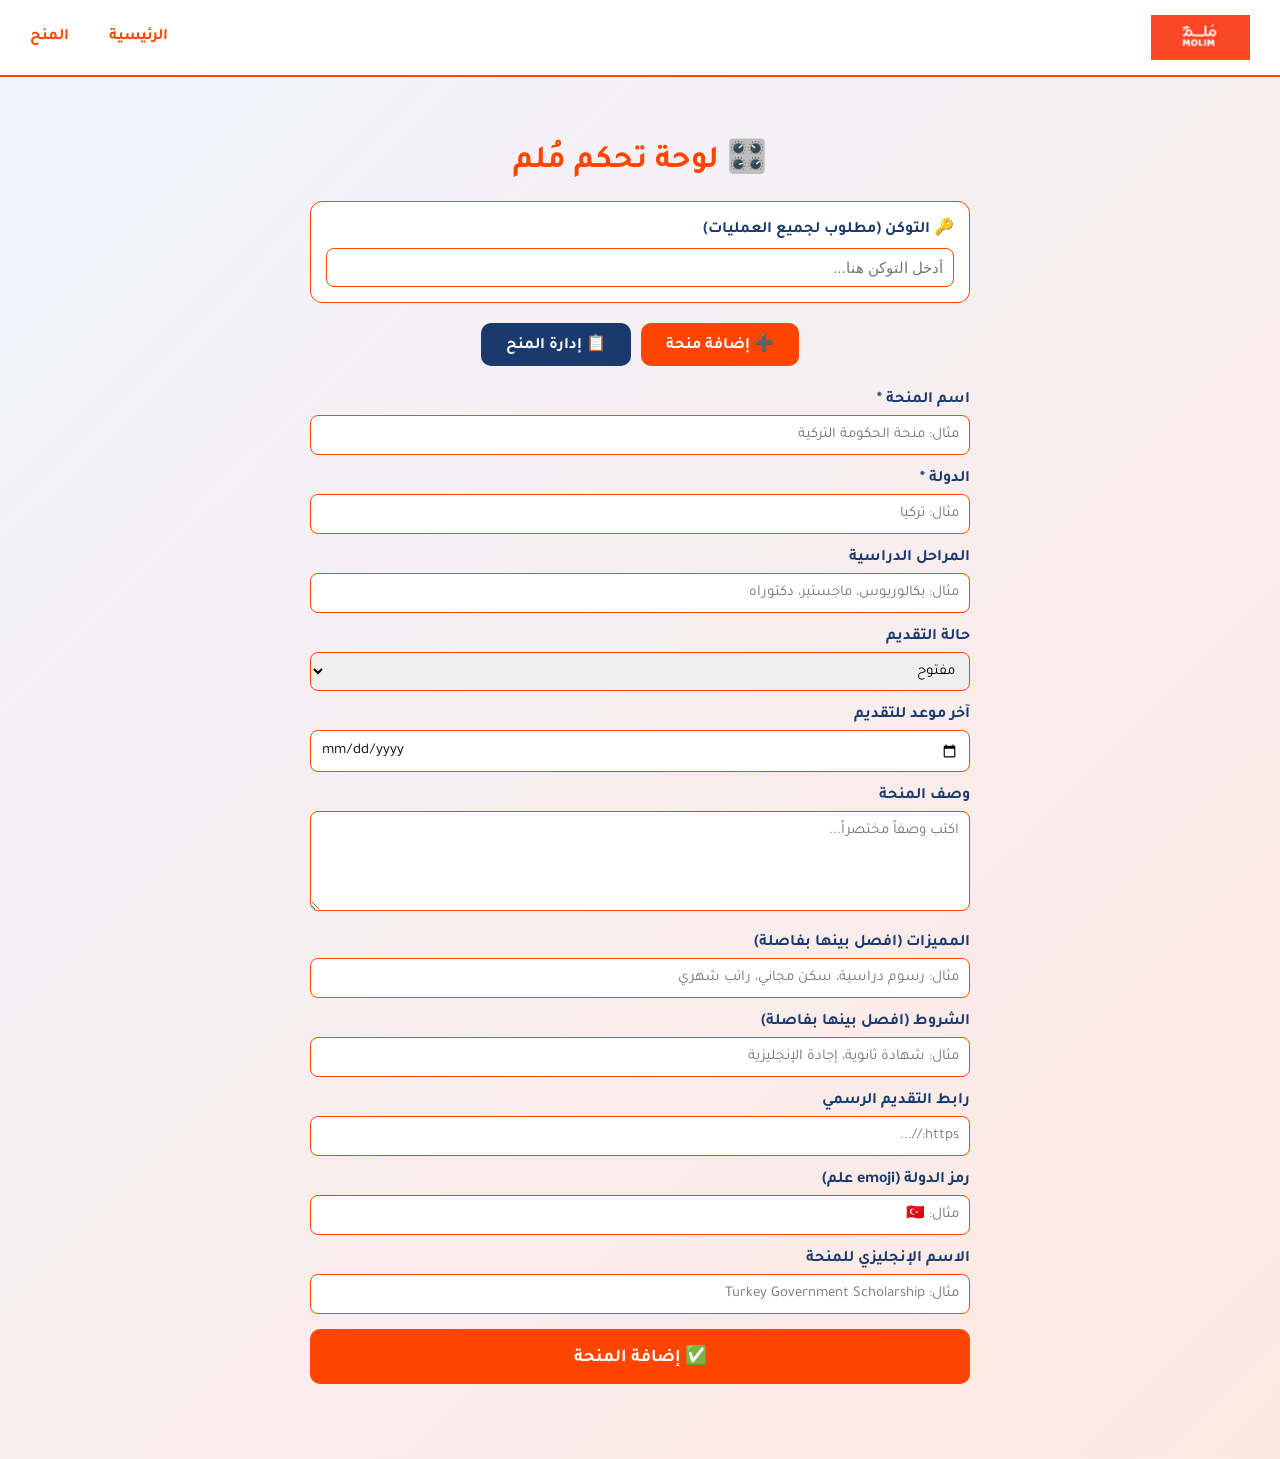
==== admin.html @ fb42d40f "update Arab" ====
<!DOCTYPE html>
<html lang="ar" dir="rtl">
<head>
  <meta charset="UTF-8"/>
  <title>لوحة تحكم مُلم</title>
  <link rel="stylesheet" href="static/css/style.css"/>
  <style>
    .admin-container { max-width: 700px; margin: 40px auto; padding: 20px; }
    .admin-container h1 { color: #ff4500; text-align: center; margin-bottom: 20px; }
    .form-group { margin-bottom: 15px; }
    .form-group label { display: block; font-weight: 700; color: #1a3a6e; margin-bottom: 5px; }
    .form-group input, .form-group select, .form-group textarea {
      width: 100%; padding: 10px; border-radius: 8px;
      border: 1px solid #ff4500; font-family: 'Tajawal', sans-serif;
      font-size: 15px; box-sizing: border-box;
    }
    .form-group textarea { height: 100px; }
    .btn-submit {
      width: 100%; padding: 15px; background: #ff4500; color: white;
      border: none; border-radius: 10px; font-size: 18px;
      font-weight: 700; cursor: pointer; font-family: 'Tajawal', sans-serif;
    }
    .btn-submit:hover { background: #cc3300; }
    #msg { text-align: center; margin-top: 15px; font-weight: 700; font-size: 16px; }
    .tabs { display: flex; gap: 10px; margin-bottom: 25px; justify-content: center; }
    .tab-btn {
      padding: 10px 25px; border-radius: 10px; border: none; cursor: pointer;
      font-family: 'Tajawal', sans-serif; font-size: 16px; font-weight: 700;
    }
    .tab-btn.active { background: #ff4500; color: white; }
    .tab-btn.inactive { background: #1a3a6e; color: white; }
    .scholarship-item {
      background: white; border-radius: 12px; padding: 15px 20px;
      margin-bottom: 12px; border: 1px solid #e0e0e0;
      box-shadow: 0 2px 8px rgba(0,0,0,0.08);
      display: flex; justify-content: space-between; align-items: center;
    }
    .scholarship-item h3 { color: #ff4500; margin: 0; font-size: 16px; }
    .scholarship-item p { color: #1a3a6e; margin: 4px 0 0; font-size: 13px; }
    .item-btns { display: flex; gap: 8px; }
    .btn-edit {
      padding: 7px 15px; background: #1a3a6e; color: white;
      border: none; border-radius: 8px; cursor: pointer;
      font-family: 'Tajawal', sans-serif; font-weight: 700;
    }
    .btn-delete {
      padding: 7px 15px; background: #cc0000; color: white;
      border: none; border-radius: 8px; cursor: pointer;
      font-family: 'Tajawal', sans-serif; font-weight: 700;
    }
    .token-bar {
      background: white; border-radius: 12px; padding: 15px;
      margin-bottom: 20px; border: 1px solid #ff4500;
    }
    .modal-overlay {
      display: none; position: fixed; top: 0; left: 0;
      width: 100%; height: 100%; background: rgba(0,0,0,0.5);
      z-index: 1000; justify-content: center; align-items: flex-start;
      padding: 20px; box-sizing: border-box; overflow-y: auto;
    }
    .modal-overlay.open { display: flex; }
    .modal-box {
      background: white; border-radius: 16px; padding: 30px;
      width: 100%; max-width: 650px; margin: auto;
      box-shadow: 0 10px 40px rgba(0,0,0,0.3);
      position: relative;
    }
    .modal-box h2 { color: #ff4500; text-align: center; margin-bottom: 20px; }
    .modal-close {
      position: absolute; top: 15px; left: 15px;
      background: none; border: none; font-size: 24px;
      cursor: pointer; color: #666; line-height: 1;
    }
    .modal-close:hover { color: #cc0000; }
    .btn-save {
      width: 100%; padding: 15px; background: #1a3a6e; color: white;
      border: none; border-radius: 10px; font-size: 18px;
      font-weight: 700; cursor: pointer; font-family: 'Tajawal', sans-serif;
      margin-top: 5px;
    }
    .btn-save:hover { background: #0f2550; }
    #edit-msg { text-align: center; margin-top: 12px; font-weight: 700; font-size: 15px; }
  </style>
</head>
<body>
<header>
  <div class="logo"><img src="static/logo.png" alt="مُلم" class="logo-img"/></div>
  <nav>
    <a href="index.html">الرئيسية</a>
    <a href="scholarships.html">المنح</a>
  </nav>
</header>

<div class="admin-container">
  <h1>🎛️ لوحة تحكم مُلم</h1>

  <div class="token-bar">
    <label style="font-weight:700; color:#1a3a6e;">🔑 التوكن (مطلوب لجميع العمليات)</label>
    <input type="password" id="tokenInput" placeholder="أدخل التوكن هنا..." style="width:100%; padding:10px; border-radius:8px; border:1px solid #ff4500; font-size:15px; margin-top:8px; box-sizing:border-box;"/>
  </div>

  <div class="tabs">
    <button class="tab-btn active" onclick="showTab('add')">➕ إضافة منحة</button>
    <button class="tab-btn inactive" onclick="showTab('manage')">📋 إدارة المنح</button>
  </div>

  <div id="section-add">
    <div class="form-group">
      <label>اسم المنحة *</label>
      <input type="text" id="title" placeholder="مثال: منحة الحكومة التركية"/>
    </div>
    <div class="form-group">
      <label>الدولة *</label>
      <input type="text" id="country" placeholder="مثال: تركيا"/>
    </div>
    <div class="form-group">
      <label>المراحل الدراسية</label>
      <input type="text" id="degree" placeholder="مثال: بكالوريوس، ماجستير، دكتوراه"/>
    </div>
    <div class="form-group">
      <label>حالة التقديم</label>
      <select id="status">
        <option value="open">مفتوح</option>
        <option value="closed">مغلق</option>
      </select>
    </div>
    <div class="form-group">
      <label>آخر موعد للتقديم</label>
      <input type="date" id="deadline"/>
    </div>
    <div class="form-group">
      <label>وصف المنحة</label>
      <textarea id="desc" placeholder="اكتب وصفاً مختصراً..."></textarea>
    </div>
    <div class="form-group">
      <label>المميزات (افصل بينها بفاصلة)</label>
      <input type="text" id="benefits" placeholder="مثال: رسوم دراسية، سكن مجاني، راتب شهري"/>
    </div>
    <div class="form-group">
      <label>الشروط (افصل بينها بفاصلة)</label>
      <input type="text" id="requirements" placeholder="مثال: شهادة ثانوية، إجادة الإنجليزية"/>
    </div>
    <div class="form-group">
      <label>رابط التقديم الرسمي</label>
      <input type="url" id="link" placeholder="https://..."/>
    </div>
    <div class="form-group">
      <label>رمز الدولة (emoji علم)</label>
      <input type="text" id="flag" placeholder="مثال: 🇹🇷"/>
    </div>
    <div class="form-group">
      <label>الاسم الإنجليزي للمنحة</label>
      <input type="text" id="enTitle" placeholder="مثال: Turkey Government Scholarship"/>
    </div>
    <button class="btn-submit" onclick="addScholarship()">✅ إضافة المنحة</button>
    <p id="msg"></p>
  </div>

  <div id="section-manage" style="display:none;">
    <button class="btn-submit" onclick="loadScholarships()" style="margin-bottom:15px;">🔄 تحميل المنح</button>
    <div id="scholarships-list"></div>
    <p id="msg2"></p>
  </div>
</div>

<div class="modal-overlay" id="editModal">
  <div class="modal-box">
    <button class="modal-close" onclick="closeEditModal()">✕</button>
    <h2>✏️ تعديل المنحة</h2>
    <div class="form-group">
      <label>اسم المنحة *</label>
      <input type="text" id="e_title" placeholder="اسم المنحة"/>
    </div>
    <div class="form-group">
      <label>الدولة *</label>
      <input type="text" id="e_country" placeholder="الدولة"/>
    </div>
    <div class="form-group">
      <label>المراحل الدراسية</label>
      <input type="text" id="e_degree" placeholder="مثال: بكالوريوس، ماجستير"/>
    </div>
    <div class="form-group">
      <label>حالة التقديم</label>
      <select id="e_status">
        <option value="open">مفتوح</option>
        <option value="closed">مغلق</option>
      </select>
    </div>
    <div class="form-group">
      <label>آخر موعد للتقديم</label>
      <input type="date" id="e_deadline"/>
    </div>
    <div class="form-group">
      <label>وصف المنحة</label>
      <textarea id="e_desc" placeholder="وصف المنحة..."></textarea>
    </div>
    <div class="form-group">
      <label>المميزات (افصل بينها بفاصلة)</label>
      <input type="text" id="e_benefits" placeholder="مثال: رسوم دراسية، سكن مجاني"/>
    </div>
    <div class="form-group">
      <label>الشروط (افصل بينها بفاصلة)</label>
      <input type="text" id="e_requirements" placeholder="مثال: شهادة ثانوية"/>
    </div>
    <div class="form-group">
      <label>رابط التقديم الرسمي</label>
      <input type="url" id="e_link" placeholder="https://..."/>
    </div>
    <div class="form-group">
      <label>رمز الدولة (emoji علم)</label>
      <input type="text" id="e_flag" placeholder="مثال: 🇹🇷"/>
    </div>
    <div class="form-group">
      <label>الاسم الإنجليزي للمنحة</label>
      <input type="text" id="e_enTitle" placeholder="مثال: Turkey Government Scholarship"/>
    </div>
    <button class="btn-save" onclick="saveEdit()">💾 حفظ التعديلات</button>
    <p id="edit-msg"></p>
  </div>
</div>

<script>
const OWNER = 'amr2006amr';
const REPO  = 'molim-website';
const FILE  = 'data/scholarships.json';

let editingIndex = -1;

function getToken() {
  return document.getElementById('tokenInput').value;
}

// الإصلاح الرئيسي — يدعم العربية بشكل صحيح
function toBase64(str) {
  return btoa(unescape(encodeURIComponent(str)));
}

// قراءة الملف من GitHub مع دعم العربية
function decodeContent(content) {
  const bytes = Uint8Array.from(atob(content), c => c.charCodeAt(0));
  return JSON.parse(new TextDecoder('utf-8').decode(bytes));
}

function showTab(tab) {
  document.getElementById('section-add').style.display = tab === 'add' ? 'block' : 'none';
  document.getElementById('section-manage').style.display = tab === 'manage' ? 'block' : 'none';
  document.querySelectorAll('.tab-btn').forEach((b, i) => {
    b.className = 'tab-btn ' + ((tab === 'add' && i === 0) || (tab === 'manage' && i === 1) ? 'active' : 'inactive');
  });
}

async function getFile() {
  const res = await fetch(`https://api.github.com/repos/${OWNER}/${REPO}/contents/${FILE}`, {
    headers: { Authorization: `token ${getToken()}` }
  });
  return await res.json();
}

async function saveFile(data, scholarships, message) {
  await fetch(`https://api.github.com/repos/${OWNER}/${REPO}/contents/${FILE}`, {
    method: 'PUT',
    headers: { Authorization: `token ${getToken()}`, 'Content-Type': 'application/json' },
    body: JSON.stringify({
      message,
      content: toBase64(JSON.stringify(scholarships, null, 2)),
      sha: data.sha
    })
  });
}

async function addScholarship() {
  const msg = document.getElementById('msg');
  msg.style.color = '#1a3a6e';
  msg.textContent = '⏳ جاري الإضافة...';

  const newEntry = {
    id: document.getElementById('title').value.trim().toLowerCase().replace(/\s+/g, '-').replace(/[^\w-]/g, ''),
    name: document.getElementById('title').value.trim(),
    name_en: document.getElementById('enTitle').value.trim(),
    country: document.getElementById('country').value.trim(),
    flag: document.getElementById('flag').value.trim(),
    degree: document.getElementById('degree').value.trim(),
    description: document.getElementById('desc').value.trim(),
    benefits: document.getElementById('benefits').value.split(',').map(s => s.trim()).filter(Boolean),
    requirements: document.getElementById('requirements').value.split(',').map(s => s.trim()).filter(Boolean),
    deadline: document.getElementById('deadline').value,
    link: document.getElementById('link').value.trim(),
    open: document.getElementById('status').value === 'open',
  };

  if (!newEntry.name || !newEntry.country) {
    msg.style.color = 'red';
    msg.textContent = '❌ اسم المنحة والدولة مطلوبان!';
    return;
  }

  try {
    const data = await getFile();
    const current = decodeContent(data.content);
    current.push(newEntry);
    await saveFile(data, current, `إضافة منحة: ${newEntry.name}`);
    msg.style.color = 'green';
    msg.textContent = '✅ تمت إضافة المنحة بنجاح! ستظهر خلال دقائق.';
  } catch(e) {
    msg.style.color = 'red';
    msg.textContent = '❌ حدث خطأ: ' + e.message;
  }
}

async function loadScholarships() {
  const list = document.getElementById('scholarships-list');
  list.innerHTML = '⏳ جاري التحميل...';
  try {
    const data = await getFile();
    const scholarships = decodeContent(data.content);
    list.innerHTML = '';
    scholarships.forEach((s, index) => {
      const flagHtml = s.flag && s.flag.startsWith('http')
        ? `<img src="${s.flag}" style="width:25px; vertical-align:middle; margin-left:5px; border-radius:3px;"/>`
        : (s.flag || '');
      list.innerHTML += `
        <div class="scholarship-item">
          <div>
            <h3>${flagHtml} ${s.name || s.title || ''}</h3>
            <p>${s.country || ''} — ${s.degree || s.degrees || ''}</p>
          </div>
          <div class="item-btns">
            <button class="btn-edit" onclick="openEditModal(${index})">✏️ تعديل</button>
            <button class="btn-delete" onclick="deleteScholarship(${index})">🗑️ حذف</button>
          </div>
        </div>`;
    });
  } catch(e) {
    list.innerHTML = '❌ خطأ في التحميل — تأكد من التوكن';
  }
}

async function deleteScholarship(index) {
  if (!confirm('هل أنت متأكد من حذف هذه المنحة؟')) return;
  try {
    const data = await getFile();
    const scholarships = decodeContent(data.content);
    const title = scholarships[index].name || scholarships[index].title;
    scholarships.splice(index, 1);
    await saveFile(data, scholarships, `حذف منحة: ${title}`);
    alert('✅ تم الحذف بنجاح!');
    loadScholarships();
  } catch(e) {
    alert('❌ حدث خطأ: ' + e.message);
  }
}

async function openEditModal(index) {
  editingIndex = index;
  document.getElementById('edit-msg').textContent = '';

  try {
    const data = await getFile();
    const scholarships = decodeContent(data.content);
    const s = scholarships[index];

    document.getElementById('e_title').value        = s.name || s.title || '';
    document.getElementById('e_country').value      = s.country || '';
    document.getElementById('e_degree').value       = s.degree || s.degrees || '';
    document.getElementById('e_status').value       = (s.open === true || s.status === 'open') ? 'open' : 'closed';
    document.getElementById('e_deadline').value     = s.deadline || '';
    document.getElementById('e_desc').value         = s.description || s.desc || '';
    document.getElementById('e_benefits').value     = Array.isArray(s.benefits) ? s.benefits.join(', ') : (s.benefits || '');
    document.getElementById('e_requirements').value = Array.isArray(s.requirements) ? s.requirements.join(', ') : (s.requirements || '');
    document.getElementById('e_link').value         = s.link || '';
    document.getElementById('e_flag').value         = s.flag || '';
    document.getElementById('e_enTitle').value      = s.name_en || s.enTitle || '';

    document.getElementById('editModal').classList.add('open');
  } catch(e) {
    alert('❌ فشل تحميل بيانات المنحة: ' + e.message);
  }
}

function closeEditModal() {
  document.getElementById('editModal').classList.remove('open');
  editingIndex = -1;
}

async function saveEdit() {
  const msg = document.getElementById('edit-msg');
  msg.style.color = '#1a3a6e';
  msg.textContent = '⏳ جاري الحفظ...';

  const updatedTitle   = document.getElementById('e_title').value.trim();
  const updatedCountry = document.getElementById('e_country').value.trim();

  if (!updatedTitle || !updatedCountry) {
    msg.style.color = 'red';
    msg.textContent = '❌ اسم المنحة والدولة مطلوبان!';
    return;
  }

  try {
    const data = await getFile();
    const scholarships = decodeContent(data.content);
    const old = scholarships[editingIndex];

    scholarships[editingIndex] = {
      ...old,
      name:         updatedTitle,
      name_en:      document.getElementById('e_enTitle').value.trim(),
      country:      updatedCountry,
      flag:         document.getElementById('e_flag').value.trim(),
      degree:       document.getElementById('e_degree').value.trim(),
      description:  document.getElementById('e_desc').value.trim(),
      benefits:     document.getElementById('e_benefits').value.split(',').map(s => s.trim()).filter(Boolean),
      requirements: document.getElementById('e_requirements').value.split(',').map(s => s.trim()).filter(Boolean),
      deadline:     document.getElementById('e_deadline').value,
      link:         document.getElementById('e_link').value.trim(),
      open:         document.getElementById('e_status').value === 'open',
    };

    await saveFile(data, scholarships, `تعديل منحة: ${updatedTitle}`);
    msg.style.color = 'green';
    msg.textContent = '✅ تم حفظ التعديلات بنجاح!';

    setTimeout(() => {
      closeEditModal();
      loadScholarships();
    }, 1500);

  } catch(e) {
    msg.style.color = 'red';
    msg.textContent = '❌ حدث خطأ: ' + e.message;
  }
}

document.getElementById('editModal').addEventListener('click', function(e) {
  if (e.target === this) closeEditModal();
});
</script>
</body>
</html>
---- static/css/style.css ----
@import url('https://fonts.googleapis.com/css2?family=Tajawal:wght@400;700;900&display=swap');

* {
  margin: 0;
  padding: 0;
  box-sizing: border-box;
}

body {
  font-family: 'Tajawal', sans-serif;
  background: linear-gradient(135deg, #f0f4ff, #ffe8e0);
  color: #1a0a2e;
  direction: rtl;
  min-height: 100vh;
}

/* ===== HEADER ===== */
header {
  display: flex;
  justify-content: space-between;
  align-items: center;
  padding: 15px 30px;
  background: #fff;
  border-bottom: 2px solid #ff4500;
  position: sticky;
  top: 0;
  z-index: 100;
  width: 100%;
  box-sizing: border-box;
}

.logo {
  display: flex;
  flex-direction: column;
  line-height: 1;
}

.logo-img {
  height: 45px;
  width: auto;
}

nav {
  display: flex;
  gap: 15px;
  align-items: center;
}

nav a {
  color: #ff4500;
  text-decoration: none;
  margin-right: 25px;
  font-size: 16px;
  font-weight: 700;
  transition: color 0.3s;
}

nav a:hover {
  color: #cc3300;
}

/* ===== HERO ===== */
.hero {
  text-align: center;
  padding: 80px 20px;
  background: linear-gradient(135deg, #2d1f5e, #3b1a6e, #ff4500);
}

.hero-logo-wrap {
  position: relative;
  display: inline-block;
  margin-bottom: 25px;
}

.hero-logo {
  width: 350px;
  max-width: 80%;
  position: relative;
  z-index: 2;
  filter: drop-shadow(0 0 25px rgba(255, 69, 0, 0.7)) brightness(1.3);
  animation: floatLogo 3s ease-in-out infinite;
  transition: transform 0.3s;
}

.hero-logo:hover {
  transform: scale(1.08);
  filter: drop-shadow(0 0 45px rgba(255, 69, 0, 1));
}

.hero-glow {
  position: absolute;
  top: 50%; left: 50%;
  transform: translate(-50%, -50%);
  width: 300px; height: 300px;
  background: radial-gradient(circle, rgba(255,69,0,0.3) 0%, transparent 70%);
  border-radius: 50%;
  z-index: 1;
  animation: pulseGlow 3s ease-in-out infinite;
}

@keyframes floatLogo {
  0%, 100% { transform: translateY(0px); }
  50%       { transform: translateY(-12px); }
}

@keyframes pulseGlow {
  0%, 100% { opacity: 0.5; transform: translate(-50%, -50%) scale(1); }
  50%       { opacity: 1;   transform: translate(-50%, -50%) scale(1.2); }
}

.hero-sub {
  font-size: 22px;
  color: #fff;
  margin-bottom: 35px;
}

.btn-main {
  background: #ff4500;
  color: white;
  padding: 14px 40px;
  border-radius: 30px;
  text-decoration: none;
  font-size: 18px;
  font-weight: 700;
  transition: background 0.3s;
}

.btn-main:hover {
  background: #cc3300;
}

/* ===== FEATURED ===== */
.featured {
  padding: 60px 40px;
}

.featured h2 {
  font-size: 30px;
  margin-bottom: 30px;
  color: #ff4500;
  border-right: 4px solid #ff4500;
  padding-right: 15px;
}

.grid {
  display: grid;
  grid-template-columns: repeat(auto-fill, minmax(280px, 1fr));
  gap: 20px;
}

/* ===== CARD ===== */
.card {
  background: #ffffff;
  border-radius: 12px;
  padding: 20px;
  border: 1px solid #e0e0e0;
  transition: transform 0.3s, border-color 0.3s;
}

.card:hover {
  transform: translateY(-5px);
  border-color: #fff;
}

.card-flag {
  width: 50px;
  border-radius: 4px;
  margin-bottom: 10px;
}

.card h3 {
  font-size: 18px;
  font-weight: 700;
  margin-bottom: 8px;
  color: #ff4500;
}

.card .country {
  color: #1a3a6e;
  font-size: 14px;
  margin-bottom: 10px;
}

.card .degree {
  color: #1a3a6e;
  font-size: 13px;
  margin-bottom: 12px;
}

.card .status {
  display: inline-block;
  padding: 4px 12px;
  border-radius: 20px;
  font-size: 13px;
  font-weight: 700;
  margin-bottom: 15px;
}

.status.open {
  background: #1a4a1a;
  color: #4caf50;
}

.status.closed {
  background: #4a1a1a;
  color: #f44336;
}

.card a {
  display: block;
  text-align: center;
  background: rgba(255, 255, 255, 0.5);
  backdrop-filter: blur(8px);
  -webkit-backdrop-filter: blur(8px);
  color: #ff4500;
  padding: 10px 15px;
  border-radius: 10px;
  text-decoration: none;
  font-weight: 700;
  border: 1px solid rgba(255, 255, 255, 0.8);
  margin-top: 8px;
  transition: all 0.3s;
  box-shadow: 0 2px 10px rgba(0, 0, 0, 0.08);
}

.card a:hover {
  background: rgba(255, 255, 255, 0.9);
  transform: translateX(-3px);
}

.card .desc {
  font-size: 13px;
  color: #1a3a6e;
  margin: 10px 0;
  line-height: 1.6;
}

.card .deadline {
  font-size: 13px;
  color: #1a3a6e;
  margin-bottom: 12px;
}

/* ===== FOOTER ===== */
footer {
  text-align: center;
  padding: 40px 20px;
  background: #1a0a2e;
  border-top: 2px solid #ff4500;
  margin-top: 60px;
}

footer p {
  color: #fff;
  margin-bottom: 15px;
}

.tg-btn {
  background: #ff4500;
  color: white;
  padding: 12px 30px;
  border-radius: 25px;
  text-decoration: none;
  font-weight: 700;
  font-size: 16px;
  transition: background 0.3s;
}

.tg-btn:hover {
  background: #cc3300;
}

/* ===== SCHOLARSHIPS PAGE ===== */
.page-hero {
  text-align: center;
  padding: 50px 20px 30px;
  background: linear-gradient(135deg, #2d1f5e, #3b1a6e, #ff4500);
}

.page-hero h1 {
  font-size: 40px;
  color: #ff4500;
  margin-bottom: 10px;
}

.page-hero p {
  color: #fff;
  font-size: 18px;
}

.filters {
  display: flex;
  gap: 15px;
  padding: 25px 40px;
  background: #f0f0f0;
  flex-wrap: wrap;
}

.filters input,
.filters select {
  flex: 1;
  min-width: 200px;
  padding: 12px 15px;
  border-radius: 8px;
  border: 1px solid #ff4500;
  background: #fff;
  color: #1a0a2e;
  font-family: 'Tajawal', sans-serif;
  font-size: 15px;
}

.filters input:focus,
.filters select:focus {
  outline: none;
  border-color: #cc3300;
}

/* ===== CONTACT PAGE ===== */
.contact-section {
  display: flex;
  flex-direction: column;
  gap: 15px;
  max-width: 600px;
  margin: 50px auto;
  padding: 0 20px;
  /* لا تضيف background هنا */
}

.contact-card {
  display: flex;
  align-items: center;
  gap: 20px;
  padding: 20px 25px;
  border-radius: 12px;
  text-decoration: none;
  color: white;
  font-family: 'Tajawal', sans-serif;
  transition: transform 0.3s, opacity 0.3s;
  border: 1px solid transparent;
}

.contact-card:hover {
  transform: translateX(-5px);
  opacity: 0.9;
}

.contact-icon {
  font-size: 28px;
  min-width: 45px;
  text-align: center;
}

.contact-card h3 {
  font-size: 18px;
  font-weight: 700;
  margin-bottom: 4px;
}

.contact-card p {
  font-size: 14px;
  opacity: 0.85;
}

.telegram  { background: #0088cc; }
.tiktok    { background: #010101; border-color: #fff2; }
.youtube   { background: #ff0000; }
.instagram { background: linear-gradient(45deg, #f09433, #e6683c, #dc2743, #cc2366, #bc1888); }
.twitter   { background: #1a1a2e; border-color: #fff2; }

/* ===== BTN DETAILS ===== */
.btn-details {
  display: block;
  text-align: center;
  background: transparent;
  color: #ffffff;
  padding: 10px;
  border-radius: 8px;
  text-decoration: none;
  font-weight: 700;
  border: 2px solid #ff4500;
  margin-top: 8px;
  transition: all 0.3s;
}

.btn-details:hover {
  background: #cc3300;
  color: #cc3300;
}

/* ===== DETAILS PAGE ===== */
.details-container {
  max-width: 800px;
  margin: 0 auto;
  padding: 40px 20px;
}

.details-hero {
  text-align: center;
  padding: 40px 20px;
  background: linear-gradient(135deg, #2d1f5e, #3b1a6e, #ff4500);
  border-radius: 12px;
  margin-bottom: 30px;
}

.details-hero h1 {
  font-size: 36px;
  font-weight: 900;
  color: #ffffff;
  margin-bottom: 8px;
}

.details-hero p {
  color: #ffe0d0;
  margin-bottom: 15px;
}

.details-card {
  background: #ffffff;
  border-radius: 12px;
  padding: 25px;
  border: 1px solid #e0e0e0;
  box-shadow: 0 4px 15px rgba(0, 0, 0, 0.08);
}

.details-card h2 {
  font-size: 20px;
  color: #ff4500;
  margin-bottom: 15px;
  font-weight: 700;
}

.details-card p {
  color: #1a3a6e;
  line-height: 1.8;
  margin-bottom: 8px;
}

.details-card ul li {
  color: #1a3a6e;
  padding: 8px 0;
  border-bottom: 1px solid #e0e0e0;
  line-height: 1.6;
}

.details-card ul li:last-child {
  border-bottom: none;
}

.details-card ul li::before {
  content: "✓ ";
  color: #ff4500;
  font-weight: 700;
}
/* ===== FAQ PAGE ===== */
.faq-section {
  max-width: 800px;
  margin: 40px auto;
  padding: 0 20px;
}

.faq-item {
  background: #ffffff;
  border-radius: 12px;
  margin-bottom: 15px;
  border: 1px solid #e0e0e0;
  box-shadow: 0 4px 15px rgba(0, 0, 0, 0.08);
  overflow: hidden;
}

.faq-question {
  display: flex;
  justify-content: space-between;
  align-items: center;
  padding: 20px 25px;
  cursor: pointer;
  font-size: 17px;
  font-weight: 700;
  color: #ff4500;
  transition: background 0.3s;
}

.faq-question:hover {
  background: #fff5f2;
}

.faq-icon {
  font-size: 24px;
  color: #ff4500;
  font-weight: 900;
  min-width: 20px;
  text-align: center;
}

.faq-answer {
  max-height: 0;
  overflow: hidden;
  transition: max-height 0.4s ease;
  padding: 0 25px;
  color: #1a3a6e;
  line-height: 1.8;
  font-size: 15px;
}

.faq-answer[style*="max-height"] {
  padding: 0 25px 20px;
}

/* ===== ABOUT SECTION ===== */
.about-section {
  display: grid;
  grid-template-columns: repeat(auto-fill, minmax(280px, 1fr));
  gap: 20px;
  padding: 60px 40px;
  max-width: 1200px;
  margin: 0 auto;
}

.about-card {
  background: rgba(255, 255, 255, 0.6);
  backdrop-filter: blur(10px);
  -webkit-backdrop-filter: blur(10px);
  border-radius: 12px;
  padding: 30px;
  border: 1px solid rgba(255, 255, 255, 0.8);
  box-shadow: 0 4px 20px rgba(0, 0, 0, 0.08);
  transition: transform 0.3s, box-shadow 0.3s;
}

.about-card:hover {
  transform: translateY(-5px);
  border-color: #1a0a2e;
}

.about-icon {
  font-size: 36px;
  display: block;
  margin-bottom: 15px;
}

.about-card h3 {
  font-size: 20px;
  font-weight: 700;
  color: #ff4500;
  margin-bottom: 12px;
}

.about-card p {
  color: #1a3a6e;
  line-height: 1.8;
  font-size: 15px;
}

/* ===== RESPONSIVE ===== */
@media (max-width: 768px) {
  header {
    flex-direction: column;
    gap: 12px;
    padding: 12px 10px;
  }

  nav {
    flex-wrap: wrap;
    justify-content: center;
    gap: 8px;
    width: 100%;
  }

  nav a {
    font-size: 0.8rem;
    padding: 4px 6px;
    white-space: nowrap;
  }
}
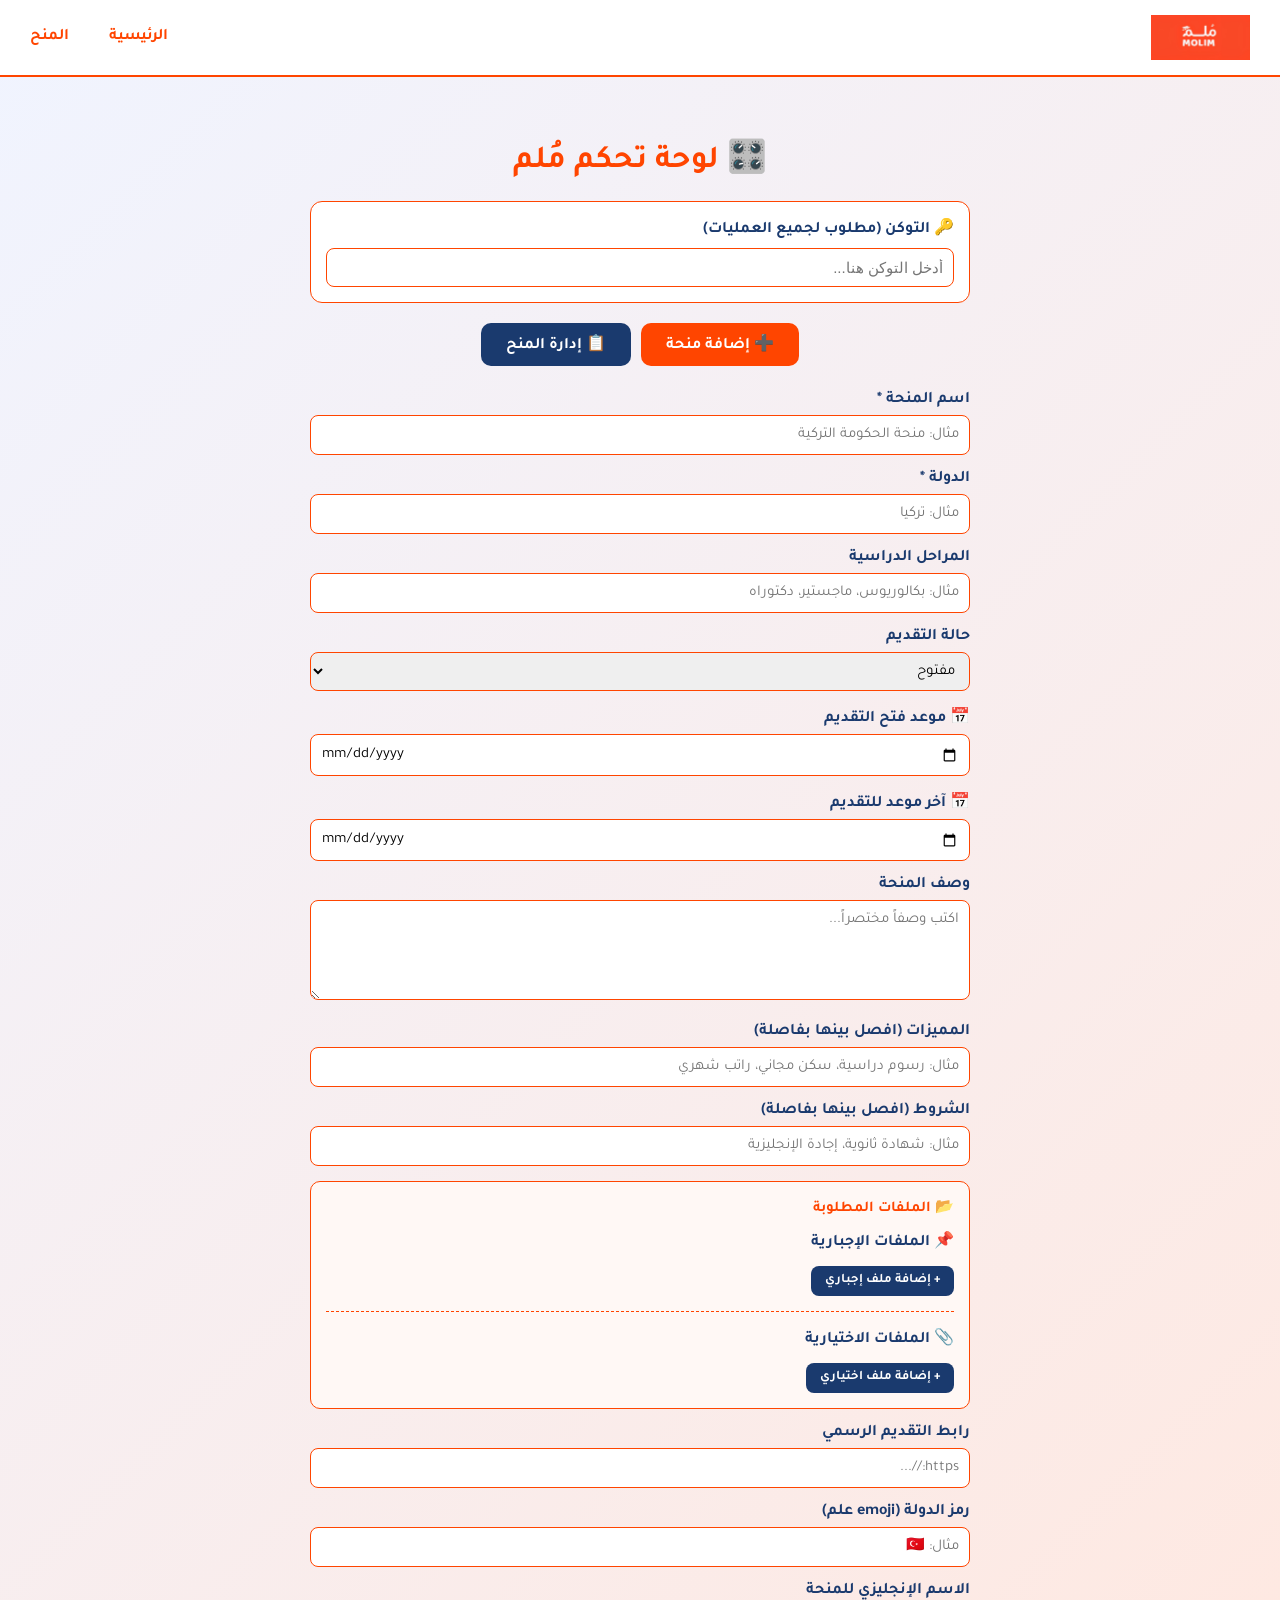
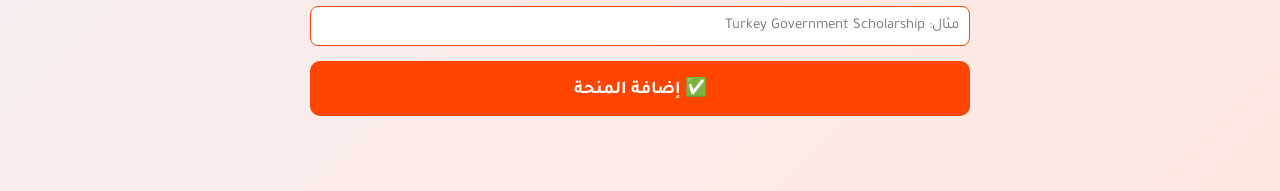
==== commit fe6755cd: "update admin" ====
--- a/admin.html
+++ b/admin.html
@@ -80,6 +80,36 @@
     }
     .btn-save:hover { background: #0f2550; }
     #edit-msg { text-align: center; margin-top: 12px; font-weight: 700; font-size: 15px; }
+    .files-section {
+      border: 1px solid #ff4500; border-radius: 10px;
+      padding: 15px; margin-bottom: 15px; background: #fff8f5;
+    }
+    .files-section h4 {
+      color: #ff4500; margin: 0 0 12px 0; font-size: 15px;
+    }
+    .file-row {
+      display: flex; gap: 8px; align-items: center; margin-bottom: 8px;
+    }
+    .file-row input {
+      flex: 1; padding: 8px; border-radius: 8px;
+      border: 1px solid #ccc; font-family: 'Tajawal', sans-serif;
+      font-size: 14px; box-sizing: border-box;
+    }
+    .btn-add-file {
+      padding: 7px 14px; background: #1a3a6e; color: white;
+      border: none; border-radius: 8px; cursor: pointer;
+      font-family: 'Tajawal', sans-serif; font-size: 13px; font-weight: 700;
+      margin-top: 5px;
+    }
+    .btn-add-file:hover { background: #0f2550; }
+    .btn-remove-file {
+      padding: 6px 10px; background: #cc0000; color: white;
+      border: none; border-radius: 7px; cursor: pointer; font-size: 13px;
+    }
+    .section-divider {
+      border: none; border-top: 1px dashed #ff4500;
+      margin: 15px 0;
+    }
   </style>
 </head>
 <body>
@@ -104,6 +134,7 @@
     <button class="tab-btn inactive" onclick="showTab('manage')">📋 إدارة المنح</button>
   </div>
 
+  <!-- ===== قسم الإضافة ===== -->
   <div id="section-add">
     <div class="form-group">
       <label>اسم المنحة *</label>
@@ -125,7 +156,11 @@
       </select>
     </div>
     <div class="form-group">
-      <label>آخر موعد للتقديم</label>
+      <label>📅 موعد فتح التقديم</label>
+      <input type="date" id="open_date"/>
+    </div>
+    <div class="form-group">
+      <label>📅 آخر موعد للتقديم</label>
       <input type="date" id="deadline"/>
     </div>
     <div class="form-group">
@@ -139,6 +174,16 @@
     <div class="form-group">
       <label>الشروط (افصل بينها بفاصلة)</label>
       <input type="text" id="requirements" placeholder="مثال: شهادة ثانوية، إجادة الإنجليزية"/>
+    </div>
+    <div class="files-section">
+      <h4>📂 الملفات المطلوبة</h4>
+      <p style="font-weight:700; color:#1a3a6e; margin:0 0 8px;">📌 الملفات الإجبارية</p>
+      <div id="required-files-add"></div>
+      <button class="btn-add-file" onclick="addFileRow('required-files-add')">+ إضافة ملف إجباري</button>
+      <hr class="section-divider"/>
+      <p style="font-weight:700; color:#1a3a6e; margin:0 0 8px;">📎 الملفات الاختيارية</p>
+      <div id="optional-files-add"></div>
+      <button class="btn-add-file" onclick="addFileRow('optional-files-add')">+ إضافة ملف اختياري</button>
     </div>
     <div class="form-group">
       <label>رابط التقديم الرسمي</label>
@@ -156,6 +201,7 @@
     <p id="msg"></p>
   </div>
 
+  <!-- ===== قسم الإدارة ===== -->
   <div id="section-manage" style="display:none;">
     <button class="btn-submit" onclick="loadScholarships()" style="margin-bottom:15px;">🔄 تحميل المنح</button>
     <div id="scholarships-list"></div>
@@ -163,6 +209,7 @@
   </div>
 </div>
 
+<!-- ===== مودال التعديل ===== -->
 <div class="modal-overlay" id="editModal">
   <div class="modal-box">
     <button class="modal-close" onclick="closeEditModal()">✕</button>
@@ -187,7 +234,11 @@
       </select>
     </div>
     <div class="form-group">
-      <label>آخر موعد للتقديم</label>
+      <label>📅 موعد فتح التقديم</label>
+      <input type="date" id="e_open_date"/>
+    </div>
+    <div class="form-group">
+      <label>📅 آخر موعد للتقديم</label>
       <input type="date" id="e_deadline"/>
     </div>
     <div class="form-group">
@@ -201,6 +252,16 @@
     <div class="form-group">
       <label>الشروط (افصل بينها بفاصلة)</label>
       <input type="text" id="e_requirements" placeholder="مثال: شهادة ثانوية"/>
+    </div>
+    <div class="files-section">
+      <h4>📂 الملفات المطلوبة</h4>
+      <p style="font-weight:700; color:#1a3a6e; margin:0 0 8px;">📌 الملفات الإجبارية</p>
+      <div id="required-files-edit"></div>
+      <button class="btn-add-file" onclick="addFileRow('required-files-edit')">+ إضافة ملف إجباري</button>
+      <hr class="section-divider"/>
+      <p style="font-weight:700; color:#1a3a6e; margin:0 0 8px;">📎 الملفات الاختيارية</p>
+      <div id="optional-files-edit"></div>
+      <button class="btn-add-file" onclick="addFileRow('optional-files-edit')">+ إضافة ملف اختياري</button>
     </div>
     <div class="form-group">
       <label>رابط التقديم الرسمي</label>
@@ -225,19 +286,23 @@
 const FILE  = 'data/scholarships.json';
 
 let editingIndex = -1;
+let cachedSha = '';        // ✅ إضافة: لتخزين SHA وتجنب مشكلة التعديل
+let cachedScholarships = []; // ✅ إضافة: لتخزين البيانات وتجنب جلبها مرتين
 
 function getToken() {
   return document.getElementById('tokenInput').value;
 }
 
-// الإصلاح الرئيسي — يدعم العربية بشكل صحيح
 function toBase64(str) {
-  return btoa(unescape(encodeURIComponent(str)));
-}
-
-// قراءة الملف من GitHub مع دعم العربية
+  const bytes = new TextEncoder().encode(str);
+  let binary = '';
+  bytes.forEach(b => binary += String.fromCharCode(b));
+  return btoa(binary);
+}
+
 function decodeContent(content) {
-  const bytes = Uint8Array.from(atob(content), c => c.charCodeAt(0));
+  const clean = content.replace(/\n/g, '');
+  const bytes = Uint8Array.from(atob(clean), c => c.charCodeAt(0));
   return JSON.parse(new TextDecoder('utf-8').decode(bytes));
 }
 
@@ -249,72 +314,143 @@
   });
 }
 
+// ===== دوال الملفات =====
+function addFileRow(containerId, value = '') {
+  const container = document.getElementById(containerId);
+  const row = document.createElement('div');
+  row.className = 'file-row';
+  row.innerHTML = `
+    <input type="text" placeholder="مثال: جواز السفر، شهادة الميلاد..." value="${value}"/>
+    <button class="btn-remove-file" onclick="this.parentElement.remove()">✕</button>
+  `;
+  container.appendChild(row);
+}
+
+function getFileRows(containerId) {
+  return Array.from(document.querySelectorAll(`#${containerId} .file-row input`))
+    .map(i => i.value.trim()).filter(Boolean);
+}
+
+function clearFileRows(containerId) {
+  document.getElementById(containerId).innerHTML = '';
+}
+
+function populateFileRows(containerId, items = []) {
+  clearFileRows(containerId);
+  items.forEach(val => addFileRow(containerId, val));
+}
+
+// ===== GitHub =====
 async function getFile() {
   const res = await fetch(`https://api.github.com/repos/${OWNER}/${REPO}/contents/${FILE}`, {
     headers: { Authorization: `token ${getToken()}` }
   });
+  if (!res.ok) throw new Error('فشل الاتصال بـ GitHub — تأكد من التوكن');
   return await res.json();
 }
 
-async function saveFile(data, scholarships, message) {
-  await fetch(`https://api.github.com/repos/${OWNER}/${REPO}/contents/${FILE}`, {
+async function saveFile(sha, scholarships, message) {
+  // ✅ تعديل: يستقبل sha مباشرة بدل كائن data
+  const res = await fetch(`https://api.github.com/repos/${OWNER}/${REPO}/contents/${FILE}`, {
     method: 'PUT',
     headers: { Authorization: `token ${getToken()}`, 'Content-Type': 'application/json' },
     body: JSON.stringify({
       message,
       content: toBase64(JSON.stringify(scholarships, null, 2)),
-      sha: data.sha
+      sha: sha
     })
   });
-}
-
+
+  const result = await res.json();
+  console.log('GitHub Response:', result); // للتشخيص عند الحاجة
+
+  if (!res.ok) {
+    throw new Error(result.message || 'فشل الحفظ');
+  }
+
+  // ✅ تحديث الـ SHA بعد كل حفظ ناجح لتجنب مشكلة التعديل المتكرر
+  if (result.content && result.content.sha) {
+    cachedSha = result.content.sha;
+  }
+
+  return result;
+}
+
+// ===== الإضافة =====
 async function addScholarship() {
   const msg = document.getElementById('msg');
   msg.style.color = '#1a3a6e';
   msg.textContent = '⏳ جاري الإضافة...';
 
-  const newEntry = {
-    id: document.getElementById('title').value.trim().toLowerCase().replace(/\s+/g, '-').replace(/[^\w-]/g, ''),
-    name: document.getElementById('title').value.trim(),
-    name_en: document.getElementById('enTitle').value.trim(),
-    country: document.getElementById('country').value.trim(),
-    flag: document.getElementById('flag').value.trim(),
-    degree: document.getElementById('degree').value.trim(),
-    description: document.getElementById('desc').value.trim(),
-    benefits: document.getElementById('benefits').value.split(',').map(s => s.trim()).filter(Boolean),
-    requirements: document.getElementById('requirements').value.split(',').map(s => s.trim()).filter(Boolean),
-    deadline: document.getElementById('deadline').value,
-    link: document.getElementById('link').value.trim(),
-    open: document.getElementById('status').value === 'open',
-  };
-
-  if (!newEntry.name || !newEntry.country) {
+  const titleVal   = document.getElementById('title').value.trim();
+  const countryVal = document.getElementById('country').value.trim();
+
+  if (!titleVal || !countryVal) {
     msg.style.color = 'red';
     msg.textContent = '❌ اسم المنحة والدولة مطلوبان!';
     return;
   }
+
+  const enTitleVal = document.getElementById('enTitle').value.trim();
+  const generatedId = enTitleVal
+    ? enTitleVal.toLowerCase().replace(/\s+/g, '-').replace(/[^\w-]/g, '')
+    : 'scholarship-' + Date.now();
+
+  const newEntry = {
+    id:           generatedId,
+    name:         titleVal,
+    name_en:      enTitleVal,
+    country:      countryVal,
+    flag:         document.getElementById('flag').value.trim(),
+    degree:       document.getElementById('degree').value.trim(),
+    description:  document.getElementById('desc').value.trim(),
+    benefits:     document.getElementById('benefits').value.split(',').map(s => s.trim()).filter(Boolean),
+    requirements: document.getElementById('requirements').value.split(',').map(s => s.trim()).filter(Boolean),
+    open_date:    document.getElementById('open_date').value,
+    deadline:     document.getElementById('deadline').value,
+    documents: {
+      required: getFileRows('required-files-add'),
+      optional: getFileRows('optional-files-add'),
+    },
+    link:         document.getElementById('link').value.trim(),
+    open:         document.getElementById('status').value === 'open',
+  };
 
   try {
     const data = await getFile();
     const current = decodeContent(data.content);
     current.push(newEntry);
-    await saveFile(data, current, `إضافة منحة: ${newEntry.name}`);
+    await saveFile(data.sha, current, `إضافة منحة: ${newEntry.name}`); // ✅ تمرير sha مباشرة
     msg.style.color = 'green';
     msg.textContent = '✅ تمت إضافة المنحة بنجاح! ستظهر خلال دقائق.';
+    ['title','country','degree','desc','benefits','requirements','link','flag','enTitle'].forEach(id => {
+      document.getElementById(id).value = '';
+    });
+    document.getElementById('open_date').value = '';
+    document.getElementById('deadline').value  = '';
+    document.getElementById('status').value    = 'open';
+    clearFileRows('required-files-add');
+    clearFileRows('optional-files-add');
   } catch(e) {
     msg.style.color = 'red';
     msg.textContent = '❌ حدث خطأ: ' + e.message;
   }
 }
 
+// ===== تحميل المنح =====
 async function loadScholarships() {
   const list = document.getElementById('scholarships-list');
   list.innerHTML = '⏳ جاري التحميل...';
   try {
     const data = await getFile();
-    const scholarships = decodeContent(data.content);
+    cachedSha = data.sha;                          // ✅ تخزين SHA عند التحميل
+    cachedScholarships = decodeContent(data.content); // ✅ تخزين البيانات
     list.innerHTML = '';
-    scholarships.forEach((s, index) => {
+    if (cachedScholarships.length === 0) {
+      list.innerHTML = '<p style="text-align:center; color:#aaa;">لا توجد منح حالياً</p>';
+      return;
+    }
+    cachedScholarships.forEach((s, index) => {
       const flagHtml = s.flag && s.flag.startsWith('http')
         ? `<img src="${s.flag}" style="width:25px; vertical-align:middle; margin-left:5px; border-radius:3px;"/>`
         : (s.flag || '');
@@ -335,46 +471,63 @@
   }
 }
 
+// ===== الحذف =====
 async function deleteScholarship(index) {
   if (!confirm('هل أنت متأكد من حذف هذه المنحة؟')) return;
   try {
-    const data = await getFile();
-    const scholarships = decodeContent(data.content);
-    const title = scholarships[index].name || scholarships[index].title;
-    scholarships.splice(index, 1);
-    await saveFile(data, scholarships, `حذف منحة: ${title}`);
+    // ✅ استخدام cachedScholarships و cachedSha بدل جلب الملف مرة ثانية
+    const title = cachedScholarships[index].name || cachedScholarships[index].title;
+    cachedScholarships.splice(index, 1);
+    await saveFile(cachedSha, cachedScholarships, `حذف منحة: ${title}`);
     alert('✅ تم الحذف بنجاح!');
     loadScholarships();
   } catch(e) {
-    alert('❌ حدث خطأ: ' + e.message);
-  }
-}
-
-async function openEditModal(index) {
+    // إذا فشل من الـ cache، جرب مجدداً من GitHub
+    try {
+      const data = await getFile();
+      const scholarships = decodeContent(data.content);
+      const title = scholarships[index].name || scholarships[index].title;
+      scholarships.splice(index, 1);
+      await saveFile(data.sha, scholarships, `حذف منحة: ${title}`);
+      alert('✅ تم الحذف بنجاح!');
+      loadScholarships();
+    } catch(e2) {
+      alert('❌ حدث خطأ: ' + e2.message);
+    }
+  }
+}
+
+// ===== فتح مودال التعديل =====
+// ✅ الآن يستخدم البيانات المخزنة مسبقاً بدل جلبها مرة ثانية
+function openEditModal(index) {
   editingIndex = index;
   document.getElementById('edit-msg').textContent = '';
 
-  try {
-    const data = await getFile();
-    const scholarships = decodeContent(data.content);
-    const s = scholarships[index];
-
-    document.getElementById('e_title').value        = s.name || s.title || '';
-    document.getElementById('e_country').value      = s.country || '';
-    document.getElementById('e_degree').value       = s.degree || s.degrees || '';
-    document.getElementById('e_status').value       = (s.open === true || s.status === 'open') ? 'open' : 'closed';
-    document.getElementById('e_deadline').value     = s.deadline || '';
-    document.getElementById('e_desc').value         = s.description || s.desc || '';
-    document.getElementById('e_benefits').value     = Array.isArray(s.benefits) ? s.benefits.join(', ') : (s.benefits || '');
-    document.getElementById('e_requirements').value = Array.isArray(s.requirements) ? s.requirements.join(', ') : (s.requirements || '');
-    document.getElementById('e_link').value         = s.link || '';
-    document.getElementById('e_flag').value         = s.flag || '';
-    document.getElementById('e_enTitle').value      = s.name_en || s.enTitle || '';
-
-    document.getElementById('editModal').classList.add('open');
-  } catch(e) {
-    alert('❌ فشل تحميل بيانات المنحة: ' + e.message);
-  }
+  // إذا ما في بيانات محملة، أعطِ رسالة للمستخدم
+  if (!cachedScholarships || cachedScholarships.length === 0) {
+    alert('⚠️ يرجى تحميل المنح أولاً بالضغط على زر "تحميل المنح"');
+    return;
+  }
+
+  const s = cachedScholarships[index];
+
+  document.getElementById('e_title').value        = s.name || s.title || '';
+  document.getElementById('e_country').value      = s.country || '';
+  document.getElementById('e_degree').value       = s.degree || s.degrees || '';
+  document.getElementById('e_status').value       = (s.open === true || s.status === 'open') ? 'open' : 'closed';
+  document.getElementById('e_open_date').value    = s.open_date || '';
+  document.getElementById('e_deadline').value     = s.deadline || '';
+  document.getElementById('e_desc').value         = s.description || s.desc || '';
+  document.getElementById('e_benefits').value     = Array.isArray(s.benefits) ? s.benefits.join(', ') : (s.benefits || '');
+  document.getElementById('e_requirements').value = Array.isArray(s.requirements) ? s.requirements.join(', ') : (s.requirements || '');
+  document.getElementById('e_link').value         = s.link || '';
+  document.getElementById('e_flag').value         = s.flag || '';
+  document.getElementById('e_enTitle').value      = s.name_en || s.enTitle || '';
+
+  populateFileRows('required-files-edit', s.documents?.required || []);
+  populateFileRows('optional-files-edit', s.documents?.optional || []);
+
+  document.getElementById('editModal').classList.add('open');
 }
 
 function closeEditModal() {
@@ -382,6 +535,7 @@
   editingIndex = -1;
 }
 
+// ===== حفظ التعديل =====
 async function saveEdit() {
   const msg = document.getElementById('edit-msg');
   msg.style.color = '#1a3a6e';
@@ -397,26 +551,32 @@
   }
 
   try {
-    const data = await getFile();
-    const scholarships = decodeContent(data.content);
-    const old = scholarships[editingIndex];
-
-    scholarships[editingIndex] = {
+    // ✅ الإصلاح الرئيسي: استخدام cachedSha و cachedScholarships
+    // بدل جلب الملف مرة ثانية مما كان يسبب تعارض في الـ SHA
+    const old = cachedScholarships[editingIndex];
+
+    cachedScholarships[editingIndex] = {
       ...old,
-      name:         updatedTitle,
-      name_en:      document.getElementById('e_enTitle').value.trim(),
-      country:      updatedCountry,
-      flag:         document.getElementById('e_flag').value.trim(),
-      degree:       document.getElementById('e_degree').value.trim(),
-      description:  document.getElementById('e_desc').value.trim(),
-      benefits:     document.getElementById('e_benefits').value.split(',').map(s => s.trim()).filter(Boolean),
-      requirements: document.getElementById('e_requirements').value.split(',').map(s => s.trim()).filter(Boolean),
-      deadline:     document.getElementById('e_deadline').value,
-      link:         document.getElementById('e_link').value.trim(),
-      open:         document.getElementById('e_status').value === 'open',
+      name:           updatedTitle,
+      name_en:        document.getElementById('e_enTitle').value.trim(),
+      country:        updatedCountry,
+      flag:           document.getElementById('e_flag').value.trim(),
+      degree:         document.getElementById('e_degree').value.trim(),
+      description:    document.getElementById('e_desc').value.trim(),
+      benefits:       document.getElementById('e_benefits').value.split(',').map(s => s.trim()).filter(Boolean),
+      requirements:   document.getElementById('e_requirements').value.split(',').map(s => s.trim()).filter(Boolean),
+      open_date:      document.getElementById('e_open_date').value,
+      deadline:       document.getElementById('e_deadline').value,
+      documents: {
+        required: getFileRows('required-files-edit'),
+        optional: getFileRows('optional-files-edit'),
+      },
+      link:           document.getElementById('e_link').value.trim(),
+      open:           document.getElementById('e_status').value === 'open',
     };
 
-    await saveFile(data, scholarships, `تعديل منحة: ${updatedTitle}`);
+    await saveFile(cachedSha, cachedScholarships, `تعديل منحة: ${updatedTitle}`);
+
     msg.style.color = 'green';
     msg.textContent = '✅ تم حفظ التعديلات بنجاح!';
 
@@ -428,6 +588,7 @@
   } catch(e) {
     msg.style.color = 'red';
     msg.textContent = '❌ حدث خطأ: ' + e.message;
+    console.error('Save error:', e);
   }
 }
 
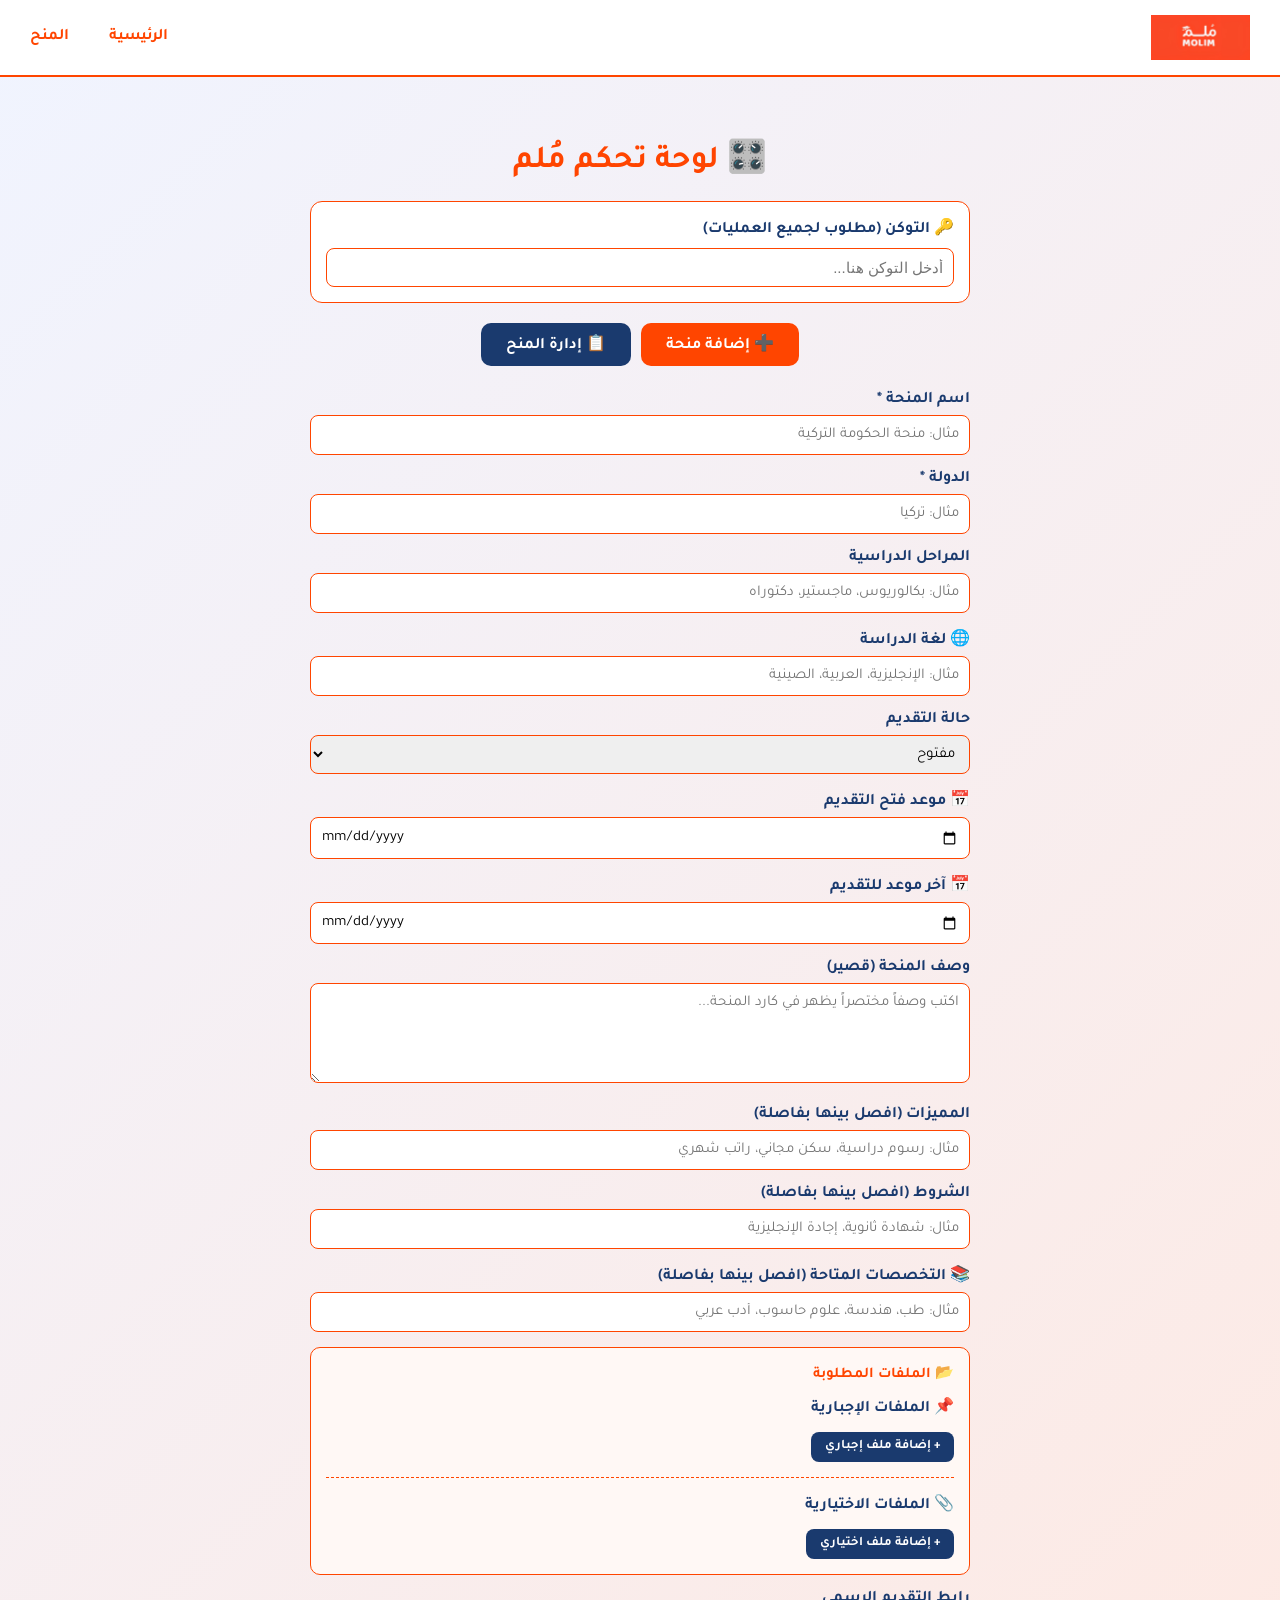
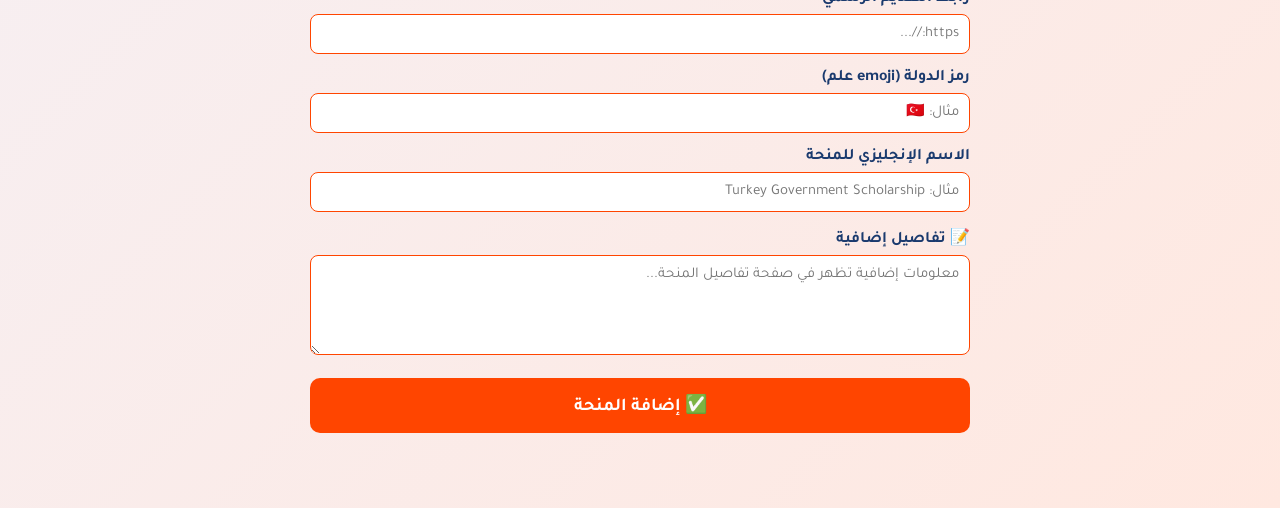
==== commit bfc19f77: "update admin cards" ====
--- a/admin.html
+++ b/admin.html
@@ -113,6 +113,8 @@
   </style>
 </head>
 <body>
+
+<!-- ===== الهيدر ===== -->
 <header>
   <div class="logo"><img src="static/logo.png" alt="مُلم" class="logo-img"/></div>
   <nav>
@@ -124,18 +126,22 @@
 <div class="admin-container">
   <h1>🎛️ لوحة تحكم مُلم</h1>
 
+  <!-- ===== خانة التوكن — مطلوبة لجميع العمليات ===== -->
   <div class="token-bar">
     <label style="font-weight:700; color:#1a3a6e;">🔑 التوكن (مطلوب لجميع العمليات)</label>
     <input type="password" id="tokenInput" placeholder="أدخل التوكن هنا..." style="width:100%; padding:10px; border-radius:8px; border:1px solid #ff4500; font-size:15px; margin-top:8px; box-sizing:border-box;"/>
   </div>
 
+  <!-- ===== تبويبات التنقل بين الإضافة والإدارة ===== -->
   <div class="tabs">
     <button class="tab-btn active" onclick="showTab('add')">➕ إضافة منحة</button>
     <button class="tab-btn inactive" onclick="showTab('manage')">📋 إدارة المنح</button>
   </div>
 
-  <!-- ===== قسم الإضافة ===== -->
+  <!-- ===== قسم إضافة منحة جديدة ===== -->
   <div id="section-add">
+
+    <!-- المعلومات الأساسية -->
     <div class="form-group">
       <label>اسم المنحة *</label>
       <input type="text" id="title" placeholder="مثال: منحة الحكومة التركية"/>
@@ -148,6 +154,14 @@
       <label>المراحل الدراسية</label>
       <input type="text" id="degree" placeholder="مثال: بكالوريوس، ماجستير، دكتوراه"/>
     </div>
+
+    <!-- لغة الدراسة — تظهر في المعلومات العامة بصفحة التفاصيل -->
+    <div class="form-group">
+      <label>🌐 لغة الدراسة</label>
+      <input type="text" id="language" placeholder="مثال: الإنجليزية، العربية، الصينية"/>
+    </div>
+
+    <!-- حالة التقديم والمواعيد -->
     <div class="form-group">
       <label>حالة التقديم</label>
       <select id="status">
@@ -163,10 +177,14 @@
       <label>📅 آخر موعد للتقديم</label>
       <input type="date" id="deadline"/>
     </div>
-    <div class="form-group">
-      <label>وصف المنحة</label>
-      <textarea id="desc" placeholder="اكتب وصفاً مختصراً..."></textarea>
-    </div>
+
+    <!-- الوصف القصير — يظهر في كارد المنحة في صفحة جميع المنح -->
+    <div class="form-group">
+      <label>وصف المنحة (قصير)</label>
+      <textarea id="desc" placeholder="اكتب وصفاً مختصراً يظهر في كارد المنحة..."></textarea>
+    </div>
+
+    <!-- المميزات والشروط -->
     <div class="form-group">
       <label>المميزات (افصل بينها بفاصلة)</label>
       <input type="text" id="benefits" placeholder="مثال: رسوم دراسية، سكن مجاني، راتب شهري"/>
@@ -175,6 +193,14 @@
       <label>الشروط (افصل بينها بفاصلة)</label>
       <input type="text" id="requirements" placeholder="مثال: شهادة ثانوية، إجادة الإنجليزية"/>
     </div>
+
+    <!-- التخصصات المتاحة — تظهر كقسم منفصل في صفحة تفاصيل المنحة -->
+    <div class="form-group">
+      <label>📚 التخصصات المتاحة (افصل بينها بفاصلة)</label>
+      <input type="text" id="majors" placeholder="مثال: طب، هندسة، علوم حاسوب، أدب عربي"/>
+    </div>
+
+    <!-- الملفات المطلوبة — إجبارية واختيارية -->
     <div class="files-section">
       <h4>📂 الملفات المطلوبة</h4>
       <p style="font-weight:700; color:#1a3a6e; margin:0 0 8px;">📌 الملفات الإجبارية</p>
@@ -185,6 +211,8 @@
       <div id="optional-files-add"></div>
       <button class="btn-add-file" onclick="addFileRow('optional-files-add')">+ إضافة ملف اختياري</button>
     </div>
+
+    <!-- روابط ومعرفات -->
     <div class="form-group">
       <label>رابط التقديم الرسمي</label>
       <input type="url" id="link" placeholder="https://..."/>
@@ -197,11 +225,18 @@
       <label>الاسم الإنجليزي للمنحة</label>
       <input type="text" id="enTitle" placeholder="مثال: Turkey Government Scholarship"/>
     </div>
+
+    <!-- التفاصيل الإضافية — تظهر في قسم "تفاصيل إضافية" بصفحة المنحة الكاملة -->
+    <div class="form-group">
+      <label>📝 تفاصيل إضافية</label>
+      <textarea id="notes" placeholder="معلومات إضافية تظهر في صفحة تفاصيل المنحة..."></textarea>
+    </div>
+
     <button class="btn-submit" onclick="addScholarship()">✅ إضافة المنحة</button>
     <p id="msg"></p>
   </div>
 
-  <!-- ===== قسم الإدارة ===== -->
+  <!-- ===== قسم إدارة المنح الموجودة ===== -->
   <div id="section-manage" style="display:none;">
     <button class="btn-submit" onclick="loadScholarships()" style="margin-bottom:15px;">🔄 تحميل المنح</button>
     <div id="scholarships-list"></div>
@@ -209,11 +244,13 @@
   </div>
 </div>
 
-<!-- ===== مودال التعديل ===== -->
+<!-- ===== مودال تعديل منحة موجودة ===== -->
 <div class="modal-overlay" id="editModal">
   <div class="modal-box">
     <button class="modal-close" onclick="closeEditModal()">✕</button>
     <h2>✏️ تعديل المنحة</h2>
+
+    <!-- المعلومات الأساسية -->
     <div class="form-group">
       <label>اسم المنحة *</label>
       <input type="text" id="e_title" placeholder="اسم المنحة"/>
@@ -226,6 +263,14 @@
       <label>المراحل الدراسية</label>
       <input type="text" id="e_degree" placeholder="مثال: بكالوريوس، ماجستير"/>
     </div>
+
+    <!-- لغة الدراسة -->
+    <div class="form-group">
+      <label>🌐 لغة الدراسة</label>
+      <input type="text" id="e_language" placeholder="مثال: الإنجليزية، العربية، الصينية"/>
+    </div>
+
+    <!-- حالة التقديم والمواعيد -->
     <div class="form-group">
       <label>حالة التقديم</label>
       <select id="e_status">
@@ -241,10 +286,14 @@
       <label>📅 آخر موعد للتقديم</label>
       <input type="date" id="e_deadline"/>
     </div>
-    <div class="form-group">
-      <label>وصف المنحة</label>
-      <textarea id="e_desc" placeholder="وصف المنحة..."></textarea>
-    </div>
+
+    <!-- الوصف القصير -->
+    <div class="form-group">
+      <label>وصف المنحة (قصير)</label>
+      <textarea id="e_desc" placeholder="وصف مختصر يظهر في كارد المنحة..."></textarea>
+    </div>
+
+    <!-- المميزات والشروط -->
     <div class="form-group">
       <label>المميزات (افصل بينها بفاصلة)</label>
       <input type="text" id="e_benefits" placeholder="مثال: رسوم دراسية، سكن مجاني"/>
@@ -253,6 +302,14 @@
       <label>الشروط (افصل بينها بفاصلة)</label>
       <input type="text" id="e_requirements" placeholder="مثال: شهادة ثانوية"/>
     </div>
+
+    <!-- التخصصات المتاحة -->
+    <div class="form-group">
+      <label>📚 التخصصات المتاحة (افصل بينها بفاصلة)</label>
+      <input type="text" id="e_majors" placeholder="مثال: طب، هندسة، علوم حاسوب"/>
+    </div>
+
+    <!-- الملفات المطلوبة -->
     <div class="files-section">
       <h4>📂 الملفات المطلوبة</h4>
       <p style="font-weight:700; color:#1a3a6e; margin:0 0 8px;">📌 الملفات الإجبارية</p>
@@ -263,6 +320,8 @@
       <div id="optional-files-edit"></div>
       <button class="btn-add-file" onclick="addFileRow('optional-files-edit')">+ إضافة ملف اختياري</button>
     </div>
+
+    <!-- روابط ومعرفات -->
     <div class="form-group">
       <label>رابط التقديم الرسمي</label>
       <input type="url" id="e_link" placeholder="https://..."/>
@@ -275,24 +334,35 @@
       <label>الاسم الإنجليزي للمنحة</label>
       <input type="text" id="e_enTitle" placeholder="مثال: Turkey Government Scholarship"/>
     </div>
+
+    <!-- التفاصيل الإضافية -->
+    <div class="form-group">
+      <label>📝 تفاصيل إضافية</label>
+      <textarea id="e_notes" placeholder="معلومات إضافية تظهر في صفحة تفاصيل المنحة..."></textarea>
+    </div>
+
     <button class="btn-save" onclick="saveEdit()">💾 حفظ التعديلات</button>
     <p id="edit-msg"></p>
   </div>
 </div>
 
 <script>
+// ===== إعدادات GitHub — اسم المستخدم والمستودع والملف ===== //
 const OWNER = 'amr2006amr';
 const REPO  = 'molim-website';
 const FILE  = 'data/scholarships.json';
 
-let editingIndex = -1;
-let cachedSha = '';        // ✅ إضافة: لتخزين SHA وتجنب مشكلة التعديل
-let cachedScholarships = []; // ✅ إضافة: لتخزين البيانات وتجنب جلبها مرتين
-
+// ===== متغيرات عامة — تخزين البيانات مؤقتاً لتجنب طلبات زائدة ===== //
+let editingIndex = -1;       // رقم المنحة اللي يتم تعديلها
+let cachedSha = '';           // SHA الملف الحالي — مطلوب لأي تعديل
+let cachedScholarships = [];  // نسخة محلية من جميع المنح
+
+// ===== جلب التوكن من الحقل ===== //
 function getToken() {
   return document.getElementById('tokenInput').value;
 }
 
+// ===== تحويل النص إلى Base64 بدعم UTF-8 (للعربية) ===== //
 function toBase64(str) {
   const bytes = new TextEncoder().encode(str);
   let binary = '';
@@ -300,12 +370,14 @@
   return btoa(binary);
 }
 
+// ===== فك تشفير محتوى الملف القادم من GitHub ===== //
 function decodeContent(content) {
   const clean = content.replace(/\n/g, '');
   const bytes = Uint8Array.from(atob(clean), c => c.charCodeAt(0));
   return JSON.parse(new TextDecoder('utf-8').decode(bytes));
 }
 
+// ===== التبديل بين تبويب الإضافة وتبويب الإدارة ===== //
 function showTab(tab) {
   document.getElementById('section-add').style.display = tab === 'add' ? 'block' : 'none';
   document.getElementById('section-manage').style.display = tab === 'manage' ? 'block' : 'none';
@@ -314,7 +386,7 @@
   });
 }
 
-// ===== دوال الملفات =====
+// ===== دوال إدارة صفوف الملفات (إضافة / حذف / قراءة / مسح) ===== //
 function addFileRow(containerId, value = '') {
   const container = document.getElementById(containerId);
   const row = document.createElement('div');
@@ -340,7 +412,7 @@
   items.forEach(val => addFileRow(containerId, val));
 }
 
-// ===== GitHub =====
+// ===== جلب الملف الحالي من GitHub (يُعيد المحتوى والـ SHA) ===== //
 async function getFile() {
   const res = await fetch(`https://api.github.com/repos/${OWNER}/${REPO}/contents/${FILE}`, {
     headers: { Authorization: `token ${getToken()}` }
@@ -349,8 +421,8 @@
   return await res.json();
 }
 
+// ===== حفظ الملف المعدّل على GitHub ===== //
 async function saveFile(sha, scholarships, message) {
-  // ✅ تعديل: يستقبل sha مباشرة بدل كائن data
   const res = await fetch(`https://api.github.com/repos/${OWNER}/${REPO}/contents/${FILE}`, {
     method: 'PUT',
     headers: { Authorization: `token ${getToken()}`, 'Content-Type': 'application/json' },
@@ -362,13 +434,13 @@
   });
 
   const result = await res.json();
-  console.log('GitHub Response:', result); // للتشخيص عند الحاجة
+  console.log('GitHub Response:', result);
 
   if (!res.ok) {
     throw new Error(result.message || 'فشل الحفظ');
   }
 
-  // ✅ تحديث الـ SHA بعد كل حفظ ناجح لتجنب مشكلة التعديل المتكرر
+  // تحديث الـ SHA بعد كل حفظ ناجح لتجنب تعارض التعديلات
   if (result.content && result.content.sha) {
     cachedSha = result.content.sha;
   }
@@ -376,7 +448,7 @@
   return result;
 }
 
-// ===== الإضافة =====
+// ===== إضافة منحة جديدة ===== //
 async function addScholarship() {
   const msg = document.getElementById('msg');
   msg.style.color = '#1a3a6e';
@@ -391,11 +463,13 @@
     return;
   }
 
+  // توليد ID فريد من الاسم الإنجليزي أو من الوقت
   const enTitleVal = document.getElementById('enTitle').value.trim();
   const generatedId = enTitleVal
     ? enTitleVal.toLowerCase().replace(/\s+/g, '-').replace(/[^\w-]/g, '')
     : 'scholarship-' + Date.now();
 
+  // بناء كائن المنحة الجديدة
   const newEntry = {
     id:           generatedId,
     name:         titleVal,
@@ -403,9 +477,11 @@
     country:      countryVal,
     flag:         document.getElementById('flag').value.trim(),
     degree:       document.getElementById('degree').value.trim(),
+    language:     document.getElementById('language').value.trim(),
     description:  document.getElementById('desc').value.trim(),
     benefits:     document.getElementById('benefits').value.split(',').map(s => s.trim()).filter(Boolean),
     requirements: document.getElementById('requirements').value.split(',').map(s => s.trim()).filter(Boolean),
+    majors:       document.getElementById('majors').value.split(',').map(s => s.trim()).filter(Boolean),
     open_date:    document.getElementById('open_date').value,
     deadline:     document.getElementById('deadline').value,
     documents: {
@@ -414,16 +490,18 @@
     },
     link:         document.getElementById('link').value.trim(),
     open:         document.getElementById('status').value === 'open',
+    notes:        document.getElementById('notes').value.trim(),
   };
 
   try {
     const data = await getFile();
     const current = decodeContent(data.content);
     current.push(newEntry);
-    await saveFile(data.sha, current, `إضافة منحة: ${newEntry.name}`); // ✅ تمرير sha مباشرة
+    await saveFile(data.sha, current, `إضافة منحة: ${newEntry.name}`);
     msg.style.color = 'green';
     msg.textContent = '✅ تمت إضافة المنحة بنجاح! ستظهر خلال دقائق.';
-    ['title','country','degree','desc','benefits','requirements','link','flag','enTitle'].forEach(id => {
+    // مسح جميع الحقول بعد الإضافة
+    ['title','country','degree','language','desc','benefits','requirements','majors','link','flag','enTitle','notes'].forEach(id => {
       document.getElementById(id).value = '';
     });
     document.getElementById('open_date').value = '';
@@ -437,14 +515,14 @@
   }
 }
 
-// ===== تحميل المنح =====
+// ===== تحميل قائمة المنح الموجودة وعرضها ===== //
 async function loadScholarships() {
   const list = document.getElementById('scholarships-list');
   list.innerHTML = '⏳ جاري التحميل...';
   try {
     const data = await getFile();
-    cachedSha = data.sha;                          // ✅ تخزين SHA عند التحميل
-    cachedScholarships = decodeContent(data.content); // ✅ تخزين البيانات
+    cachedSha = data.sha;                            // حفظ SHA للاستخدام عند التعديل والحذف
+    cachedScholarships = decodeContent(data.content); // حفظ البيانات محلياً
     list.innerHTML = '';
     if (cachedScholarships.length === 0) {
       list.innerHTML = '<p style="text-align:center; color:#aaa;">لا توجد منح حالياً</p>';
@@ -471,18 +549,18 @@
   }
 }
 
-// ===== الحذف =====
+// ===== حذف منحة ===== //
 async function deleteScholarship(index) {
   if (!confirm('هل أنت متأكد من حذف هذه المنحة؟')) return;
   try {
-    // ✅ استخدام cachedScholarships و cachedSha بدل جلب الملف مرة ثانية
+    // محاولة الحذف من البيانات المخزنة محلياً أولاً
     const title = cachedScholarships[index].name || cachedScholarships[index].title;
     cachedScholarships.splice(index, 1);
     await saveFile(cachedSha, cachedScholarships, `حذف منحة: ${title}`);
     alert('✅ تم الحذف بنجاح!');
     loadScholarships();
   } catch(e) {
-    // إذا فشل من الـ cache، جرب مجدداً من GitHub
+    // إذا فشل، جرب الجلب مباشرة من GitHub
     try {
       const data = await getFile();
       const scholarships = decodeContent(data.content);
@@ -497,13 +575,11 @@
   }
 }
 
-// ===== فتح مودال التعديل =====
-// ✅ الآن يستخدم البيانات المخزنة مسبقاً بدل جلبها مرة ثانية
+// ===== فتح مودال التعديل وتعبئة الحقول ببيانات المنحة ===== //
 function openEditModal(index) {
   editingIndex = index;
   document.getElementById('edit-msg').textContent = '';
 
-  // إذا ما في بيانات محملة، أعطِ رسالة للمستخدم
   if (!cachedScholarships || cachedScholarships.length === 0) {
     alert('⚠️ يرجى تحميل المنح أولاً بالضغط على زر "تحميل المنح"');
     return;
@@ -511,18 +587,22 @@
 
   const s = cachedScholarships[index];
 
+  // تعبئة جميع الحقول ببيانات المنحة المختارة
   document.getElementById('e_title').value        = s.name || s.title || '';
   document.getElementById('e_country').value      = s.country || '';
   document.getElementById('e_degree').value       = s.degree || s.degrees || '';
+  document.getElementById('e_language').value     = s.language || '';
   document.getElementById('e_status').value       = (s.open === true || s.status === 'open') ? 'open' : 'closed';
   document.getElementById('e_open_date').value    = s.open_date || '';
   document.getElementById('e_deadline').value     = s.deadline || '';
   document.getElementById('e_desc').value         = s.description || s.desc || '';
   document.getElementById('e_benefits').value     = Array.isArray(s.benefits) ? s.benefits.join(', ') : (s.benefits || '');
   document.getElementById('e_requirements').value = Array.isArray(s.requirements) ? s.requirements.join(', ') : (s.requirements || '');
+  document.getElementById('e_majors').value       = Array.isArray(s.majors) ? s.majors.join(', ') : (s.majors || '');
   document.getElementById('e_link').value         = s.link || '';
   document.getElementById('e_flag').value         = s.flag || '';
   document.getElementById('e_enTitle').value      = s.name_en || s.enTitle || '';
+  document.getElementById('e_notes').value        = s.notes || '';
 
   populateFileRows('required-files-edit', s.documents?.required || []);
   populateFileRows('optional-files-edit', s.documents?.optional || []);
@@ -530,12 +610,13 @@
   document.getElementById('editModal').classList.add('open');
 }
 
+// ===== إغلاق مودال التعديل ===== //
 function closeEditModal() {
   document.getElementById('editModal').classList.remove('open');
   editingIndex = -1;
 }
 
-// ===== حفظ التعديل =====
+// ===== حفظ التعديلات على منحة موجودة ===== //
 async function saveEdit() {
   const msg = document.getElementById('edit-msg');
   msg.style.color = '#1a3a6e';
@@ -551,10 +632,9 @@
   }
 
   try {
-    // ✅ الإصلاح الرئيسي: استخدام cachedSha و cachedScholarships
-    // بدل جلب الملف مرة ثانية مما كان يسبب تعارض في الـ SHA
     const old = cachedScholarships[editingIndex];
 
+    // تحديث بيانات المنحة في النسخة المحلية مع الحفاظ على الحقول القديمة غير المعدّلة
     cachedScholarships[editingIndex] = {
       ...old,
       name:           updatedTitle,
@@ -562,9 +642,11 @@
       country:        updatedCountry,
       flag:           document.getElementById('e_flag').value.trim(),
       degree:         document.getElementById('e_degree').value.trim(),
+      language:       document.getElementById('e_language').value.trim(),
       description:    document.getElementById('e_desc').value.trim(),
       benefits:       document.getElementById('e_benefits').value.split(',').map(s => s.trim()).filter(Boolean),
       requirements:   document.getElementById('e_requirements').value.split(',').map(s => s.trim()).filter(Boolean),
+      majors:         document.getElementById('e_majors').value.split(',').map(s => s.trim()).filter(Boolean),
       open_date:      document.getElementById('e_open_date').value,
       deadline:       document.getElementById('e_deadline').value,
       documents: {
@@ -573,6 +655,7 @@
       },
       link:           document.getElementById('e_link').value.trim(),
       open:           document.getElementById('e_status').value === 'open',
+      notes:          document.getElementById('e_notes').value.trim(),
     };
 
     await saveFile(cachedSha, cachedScholarships, `تعديل منحة: ${updatedTitle}`);
@@ -580,6 +663,7 @@
     msg.style.color = 'green';
     msg.textContent = '✅ تم حفظ التعديلات بنجاح!';
 
+    // إغلاق المودال وإعادة تحميل القائمة بعد ثانية ونصف
     setTimeout(() => {
       closeEditModal();
       loadScholarships();
@@ -592,6 +676,7 @@
   }
 }
 
+// ===== إغلاق المودال عند الضغط خارجه ===== //
 document.getElementById('editModal').addEventListener('click', function(e) {
   if (e.target === this) closeEditModal();
 });
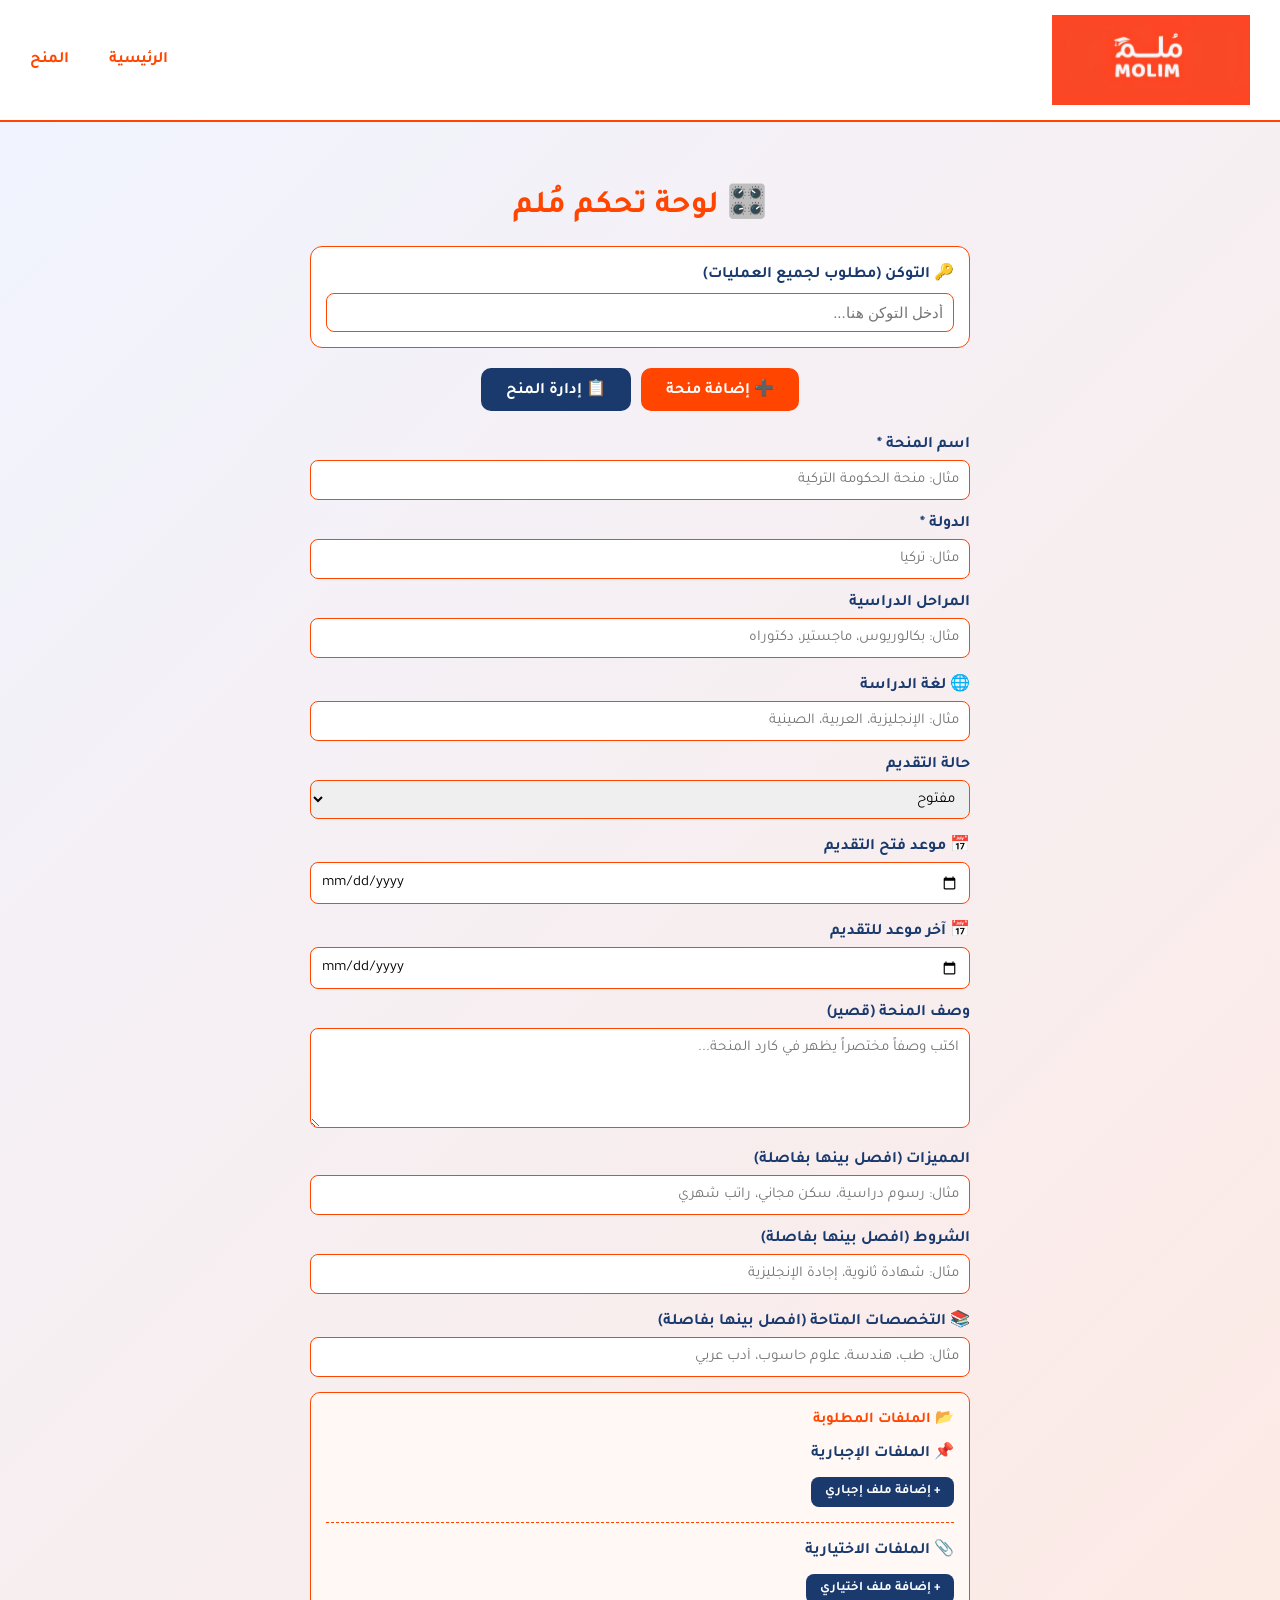
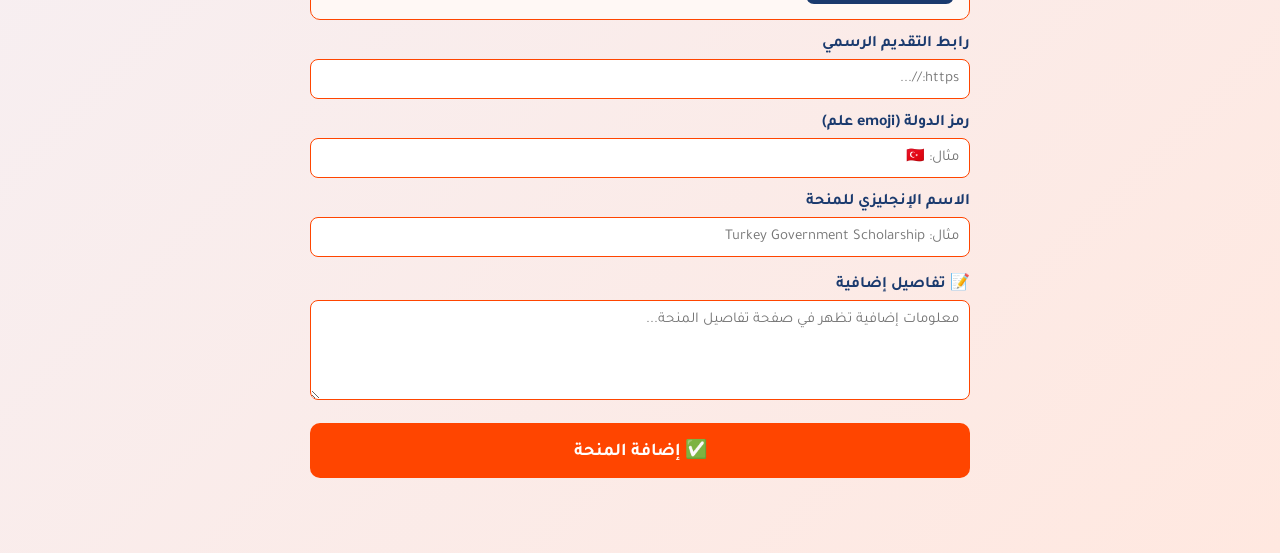
==== commit eccb914d: "update" ====
--- a/admin.html
+++ b/admin.html
@@ -348,7 +348,7 @@
 
 <script>
 // ===== إعدادات GitHub — اسم المستخدم والمستودع والملف ===== //
-const OWNER = 'amr2006amr';
+const OWNER = 'molim-team';
 const REPO  = 'molim-website';
 const FILE  = 'data/scholarships.json';
 
--- a/static/css/style.css
+++ b/static/css/style.css
@@ -36,7 +36,7 @@
 }
 
 .logo-img {
-  height: 45px;
+  height: 90px;
   width: auto;
 }
 
@@ -571,3 +571,30 @@
     white-space: nowrap;
   }
 }
+/* cssاحصائيات المنحة */
+.stats-section {
+  display: flex;
+  justify-content: center;
+  gap: 40px;
+  padding: 40px 20px;
+  background: linear-gradient(135eg, #1a3a6e, #ff4500);
+  text-align: center;
+}
+
+.stat-item {
+  display: flex;
+  flex-direction: column;
+  align-items: center;
+}
+
+.stat-number {
+  font-size: 36px;
+  font-weight: 900;
+  color: #ff4500;
+}
+
+.stat-label {
+  font-size: 16px;
+  color: #1a3a6e;
+  margin-top: 5px;
+}
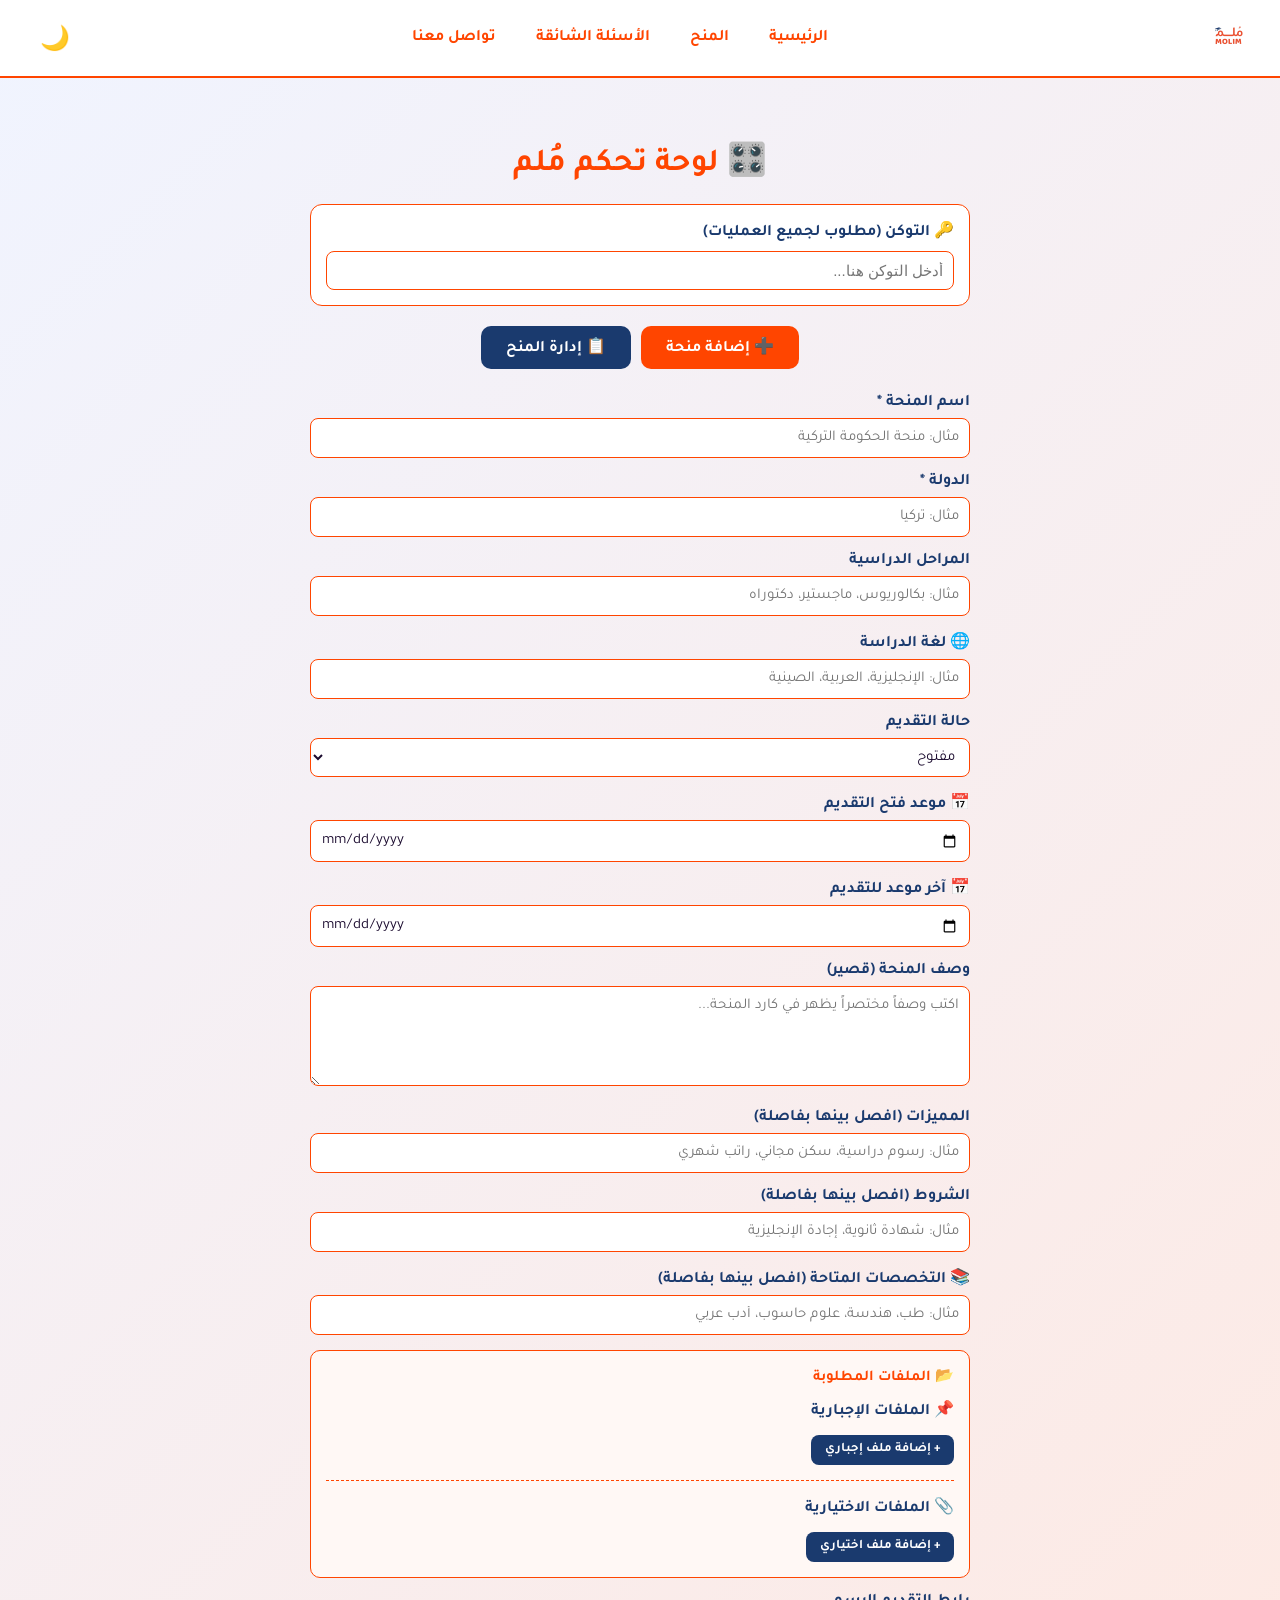
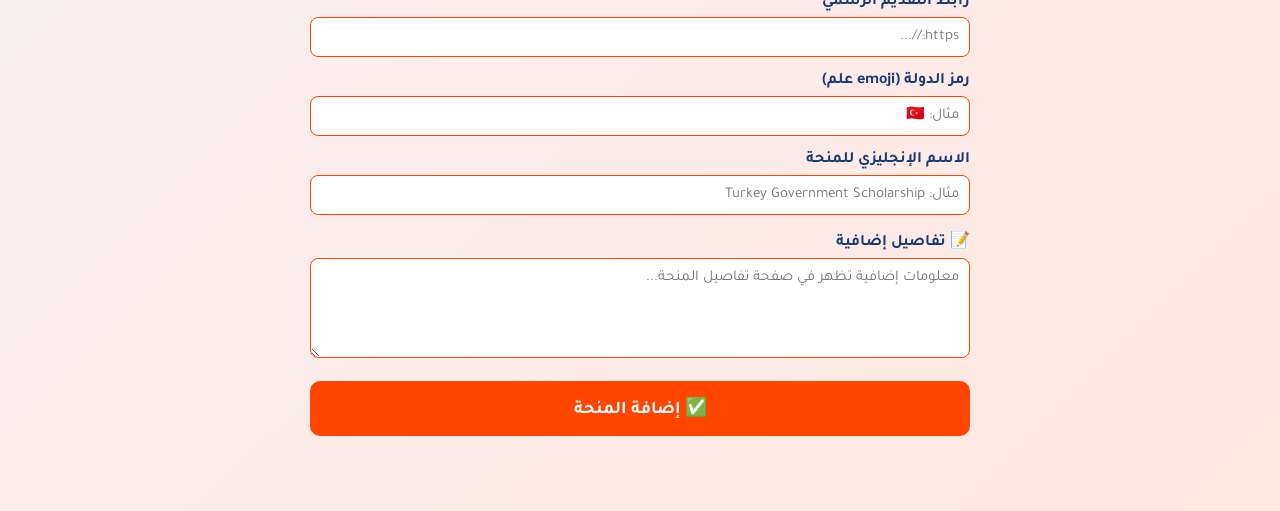
==== commit b5690e4c: "add dark mood" ====
--- a/admin.html
+++ b/admin.html
@@ -4,6 +4,7 @@
   <meta charset="UTF-8"/>
   <title>لوحة تحكم مُلم</title>
   <link rel="stylesheet" href="static/css/style.css"/>
+  <link rel="stylesheet" href="https://cdnjs.cloudflare.com/ajax/libs/font-awesome/6.0.0-beta3/css/all.min.css">
   <style>
     .admin-container { max-width: 700px; margin: 40px auto; padding: 20px; }
     .admin-container h1 { color: #ff4500; text-align: center; margin-bottom: 20px; }
@@ -116,11 +117,30 @@
 
 <!-- ===== الهيدر ===== -->
 <header>
-  <div class="logo"><img src="static/logo.png" alt="مُلم" class="logo-img"/></div>
-  <nav>
+
+
+
+
+
+
+
+  <div class="logo">
+    <img src="static/logo.png" alt="مُلم" class="logo-img"/>
+  </div>
+  <button class="menu-toggle" onclick="toggleMenu()">
+  <span></span>
+  <span></span>
+  <span></span>
+  </button>
+  <nav id="main-nav">
     <a href="index.html">الرئيسية</a>
     <a href="scholarships.html">المنح</a>
+    <a href="faq.html">الأسئلة الشائقة</a>
+    <a href="contact.html">تواصل معنا</a>
   </nav>
+  <button id="darkModeToggle" class="dark-mode-toggle" aria-label="Toggle Dark Mode">
+    🌙
+  </button>
 </header>
 
 <div class="admin-container">
@@ -349,7 +369,7 @@
 <script>
 // ===== إعدادات GitHub — اسم المستخدم والمستودع والملف ===== //
 const OWNER = 'molim-team';
-const REPO  = 'molim-website';
+const REPO  = 'molim-team.github.io';
 const FILE  = 'data/scholarships.json';
 
 // ===== متغيرات عامة — تخزين البيانات مؤقتاً لتجنب طلبات زائدة ===== //
@@ -484,14 +504,14 @@
     majors:       document.getElementById('majors').value.split(',').map(s => s.trim()).filter(Boolean),
     open_date:    document.getElementById('open_date').value,
     deadline:     document.getElementById('deadline').value,
-    documents: {
+      documents: {
       required: getFileRows('required-files-add'),
       optional: getFileRows('optional-files-add'),
-    },
+      },
     link:         document.getElementById('link').value.trim(),
     open:         document.getElementById('status').value === 'open',
     notes:        document.getElementById('notes').value.trim(),
-  };
+    };
 
   try {
     const data = await getFile();
@@ -543,7 +563,7 @@
             <button class="btn-delete" onclick="deleteScholarship(${index})">🗑️ حذف</button>
           </div>
         </div>`;
-    });
+});
   } catch(e) {
     list.innerHTML = '❌ خطأ في التحميل — تأكد من التوكن';
   }
--- a/static/css/style.css
+++ b/static/css/style.css
@@ -6,37 +6,174 @@
   box-sizing: border-box;
 }
 
+:root {
+  --bg-color: linear-gradient(135deg, #f0f4ff, #ffe8e0);
+  --text-color: #1a0a2e;
+  --header-bg: #fff;
+  --header-border-bottom: #ff4500;
+  --card-bg: #ffffff;
+  --card-border: #e0e0e0;
+  --primary-color: #ff4500;
+  --secondary-color: #1a3a6e;
+  --hero-bg-gradient: linear-gradient(135deg, rgba(5,15,40,0.80), rgba(20,20,20,0.65));
+  --hero-logo-shadow: rgba(255, 69, 0, 0.7);
+  --hero-logo-hover-shadow: rgba(255, 69, 0, 1);
+  --page-hero-bg: linear-gradient(135deg, #2d1f5e, #3b1a6e, #ff4500);
+  --footer-bg: #1a0a2e;
+  --footer-border-top: #ff4500;
+  --footer-text-color: #fff;
+  --footer-link-color: #ccc;
+  --footer-bottom-border: #2a1a3e;
+  --footer-bottom-text: #666;
+  --faq-hover-bg: #fff5f2;
+  --status-open-bg: #1a4a1a;
+  --status-open-color: #4caf50;
+  --status-closed-bg: #4a1a1a;
+  --status-closed-color: #f44336;
+  --skeleton-bg-start: #f0f0f0;
+  --skeleton-bg-middle: #e0e0e0;
+  --countdown-bg: #fff5f2;
+  --countdown-border: #ff4500;
+  --countdown-color: #ff4500;
+  --countdown-urgent-bg: #4a1a1a;
+  --countdown-urgent-color: #ff6b6b;
+
+  /* Admin-specific colors */
+  --admin-container-bg: transparent;
+  --admin-token-bar-bg: white;
+  --admin-token-bar-border: #ff4500;
+  --admin-input-border: #ff4500;
+  --admin-tab-btn-active-bg: #ff4500;
+  --admin-tab-btn-active-color: white;
+  --admin-tab-btn-inactive-bg: #1a3a6e;
+  --admin-tab-btn-inactive-color: white;
+  --admin-scholarship-item-bg: white;
+  --admin-scholarship-item-border: #e0e0e0;
+  --admin-scholarship-item-shadow: rgba(0,0,0,0.08);
+  --admin-scholarship-item-h3: #ff4500;
+  --admin-scholarship-item-p: #1a3a6e;
+  --admin-btn-edit-bg: #1a3a6e;
+  --admin-btn-delete-bg: #cc0000;
+  --admin-modal-overlay-bg: rgba(0,0,0,0.5);
+  --admin-modal-box-bg: white;
+  --admin-modal-box-shadow: rgba(0,0,0,0.3);
+  --admin-modal-close-color: #666;
+  --admin-modal-close-hover: #cc0000;
+  --admin-btn-save-bg: #1a3a6e;
+  --admin-files-section-bg: #fff8f5;
+  --admin-files-section-border: #ff4500;
+  --admin-file-row-input-border: #ccc;
+  --admin-btn-add-file-bg: #1a3a6e;
+  --admin-btn-remove-file-bg: #cc0000;
+  --admin-section-divider-border: #ff4500;
+}
+
+[data-theme="dark"] {
+  --bg-color: #1a1a2e;
+  --text-color: #eaeaea;
+  --header-bg: #2a2a3e;
+  --header-border-bottom: #00bcd4; /* A contrasting color for dark mode */
+  --card-bg: #2d2d42;
+  --card-border: #44445c;
+  --primary-color: #00bcd4; /* A contrasting color for dark mode */
+  --secondary-color: #a0a0b8;
+  --hero-bg-gradient: linear-gradient(135deg, rgba(20,20,40,0.85), rgba(0,0,0,0.7));
+  --hero-logo-shadow: rgba(0, 188, 212, 0.7);
+  --hero-logo-hover-shadow: rgba(0, 188, 212, 1);
+  --page-hero-bg: linear-gradient(135deg, #1f1a2e, #2b1a3e, #00bcd4);
+  --footer-bg: #0a0a1e;
+  --footer-border-top: #00bcd4;
+  --footer-text-color: #ccc;
+  --footer-link-color: #a0a0b8;
+  --footer-bottom-border: #1a1a2e;
+  --footer-bottom-text: #555;
+  --faq-hover-bg: #3a3a4e;
+  --status-open-bg: #004d40;
+  --status-open-color: #80cbc4;
+  --status-closed-bg: #4a0000;
+  --status-closed-color: #ef9a9a;
+  --skeleton-bg-start: #33334c;
+  --skeleton-bg-middle: #44445c;
+  --countdown-bg: #2d2d42;
+  --countdown-border: #00bcd4;
+  --countdown-color: #00bcd4;
+  --countdown-urgent-bg: #4a0000;
+  --countdown-urgent-color: #ef9a9a;
+
+  /* Admin-specific dark colors */
+  --admin-container-bg: transparent;
+  --admin-token-bar-bg: #2d2d42;
+  --admin-token-bar-border: #00bcd4;
+  --admin-input-border: #00bcd4;
+  --admin-tab-btn-active-bg: #00bcd4;
+  --admin-tab-btn-active-color: black;
+  --admin-tab-btn-inactive-bg: #44445c;
+  --admin-tab-btn-inactive-color: #eaeaea;
+  --admin-scholarship-item-bg: #2d2d42;
+  --admin-scholarship-item-border: #44445c;
+  --admin-scholarship-item-shadow: rgba(0,0,0,0.2);
+  --admin-scholarship-item-h3: #00bcd4;
+  --admin-scholarship-item-p: #a0a0b8;
+  --admin-btn-edit-bg: #44445c;
+  --admin-btn-delete-bg: #880000;
+  --admin-modal-overlay-bg: rgba(0,0,0,0.7);
+  --admin-modal-box-bg: #2d2d42;
+  --admin-modal-box-shadow: rgba(0,0,0,0.5);
+  --admin-modal-close-color: #a0a0b8;
+  --admin-modal-close-hover: #ef9a9a;
+  --admin-btn-save-bg: #44445c;
+  --admin-files-section-bg: #3a3a4e;
+  --admin-files-section-border: #00bcd4;
+  --admin-file-row-input-border: #555;
+  --admin-btn-add-file-bg: #44445c;
+  --admin-btn-remove-file-bg: #880000;
+  --admin-section-divider-border: #00bcd4;
+}
+
 body {
+  padding-top: 80px;
   font-family: 'Tajawal', sans-serif;
-  background: linear-gradient(135deg, #f0f4ff, #ffe8e0);
-  color: #1a0a2e;
+  background: var(--bg-color);
+  color: var(--text-color);
   direction: rtl;
   min-height: 100vh;
+  transition: background 0.5s ease, color 0.5s ease; /* Smooth transition for dark mode */
 }
 
 /* ===== HEADER ===== */
 header {
+  transition: transform 0.3s ease, background 0.5s ease, border-color 0.5s ease;
   display: flex;
   justify-content: space-between;
-  align-items: center;
-  padding: 15px 30px;
-  background: #fff;
-  border-bottom: 2px solid #ff4500;
-  position: sticky;
+    align-items: center;
+  padding: 8px 20px;
+  background: var(--header-bg);
+  border-bottom: 2px solid var(--header-border-bottom);
+  position: fixed;
   top: 0;
   z-index: 100;
   width: 100%;
   box-sizing: border-box;
+  }
+
+header.scrolled {
+  padding: 8px 30px;
+  box-shadow: 0 2px 15px rgba(0,0,0,0.1); /* This shadow might need to be dynamic for dark mode */
+  transition: all 0.3s ease;
+  }
+
+header.scrolled .logo-img {
+  height: 55px;
 }
 
 .logo {
   display: flex;
-  flex-direction: column;
+  flex-direction: row;
   line-height: 1;
 }
 
 .logo-img {
-  height: 90px;
+  height: 60px;
   width: auto;
 }
 
@@ -47,7 +184,7 @@
 }
 
 nav a {
-  color: #ff4500;
+  color: var(--primary-color);
   text-decoration: none;
   margin-right: 25px;
   font-size: 16px;
@@ -56,14 +193,36 @@
 }
 
 nav a:hover {
-  color: #cc3300;
+  color: var(--primary-color); /* Adjusted for consistency, might need a darker shade */
+  filter: brightness(0.8);
+}
+
+/* Dark Mode Toggle Button */
+.dark-mode-toggle {
+  background: none;
+  border: none;
+  font-size: 24px;
+  cursor: pointer;
+  color: var(--primary-color);
+  margin-left: 20px; /* Adjust spacing as needed */
+  transition: color 0.3s;
+}
+
+.dark-mode-toggle:hover {
+  color: var(--secondary-color);
 }
 
 /* ===== HERO ===== */
 .hero {
+  margin-top: 76px;
   text-align: center;
   padding: 80px 20px;
-  background: linear-gradient(135deg, #2d1f5e, #3b1a6e, #ff4500);
+  background:
+    var(--hero-bg-gradient),
+    url('../images/hero-bg.jpg') center center / cover no-repeat;
+    background-attachment: scroll;
+  position: relative;
+  transition: background 0.5s ease;
 }
 
 .hero-logo-wrap {
@@ -77,25 +236,27 @@
   max-width: 80%;
   position: relative;
   z-index: 2;
-  filter: drop-shadow(0 0 25px rgba(255, 69, 0, 0.7)) brightness(1.3);
+  filter: drop-shadow(0 0 25px var(--hero-logo-shadow)) brightness(1.3);
   animation: floatLogo 3s ease-in-out infinite;
-  transition: transform 0.3s;
+  transition: transform 0.3s, filter 0.5s ease;
 }
 
 .hero-logo:hover {
   transform: scale(1.08);
-  filter: drop-shadow(0 0 45px rgba(255, 69, 0, 1));
+  filter: drop-shadow(0 0 45px var(--hero-logo-hover-shadow));
 }
 
 .hero-glow {
+  display: none;
   position: absolute;
   top: 50%; left: 50%;
   transform: translate(-50%, -50%);
   width: 300px; height: 300px;
-  background: radial-gradient(circle, rgba(255,69,0,0.3) 0%, transparent 70%);
+  background: radial-gradient(circle, var(--hero-logo-shadow) 0%, transparent 70%); /* Uses hero-logo-shadow */
   border-radius: 50%;
   z-index: 1;
   animation: pulseGlow 3s ease-in-out infinite;
+  transition: background 0.5s ease;
 }
 
 @keyframes floatLogo {
@@ -110,12 +271,13 @@
 
 .hero-sub {
   font-size: 22px;
-  color: #fff;
+  color: var(--footer-text-color); /* Reusing a suitable color */
   margin-bottom: 35px;
+  transition: color 0.5s ease;
 }
 
 .btn-main {
-  background: #ff4500;
+  background: var(--primary-color);
   color: white;
   padding: 14px 40px;
   border-radius: 30px;
@@ -126,7 +288,8 @@
 }
 
 .btn-main:hover {
-  background: #cc3300;
+  background: var(--primary-color);
+  filter: brightness(0.8);
 }
 
 /* ===== FEATURED ===== */
@@ -137,9 +300,10 @@
 .featured h2 {
   font-size: 30px;
   margin-bottom: 30px;
-  color: #ff4500;
-  border-right: 4px solid #ff4500;
+  color: var(--primary-color);
+  border-right: 4px solid var(--primary-color);
   padding-right: 15px;
+  transition: color 0.5s ease, border-color 0.5s ease;
 }
 
 .grid {
@@ -150,16 +314,21 @@
 
 /* ===== CARD ===== */
 .card {
-  background: #ffffff;
+  background: var(--card-bg);
   border-radius: 12px;
   padding: 20px;
-  border: 1px solid #e0e0e0;
-  transition: transform 0.3s, border-color 0.3s;
+  border: 1px solid var(--card-border);
+  transition: transform 0.3s, border-color 0.3s, background 0.5s ease, color 0.5s ease;
+}
+
+/*لظهور طرف بطاقة المنح المفتوحة*/
+#open-scholarships-grid .card{
+  opacity: 1 !important;
 }
 
 .card:hover {
   transform: translateY(-5px);
-  border-color: #fff;
+  border-color: var(--primary-color); /* Consistent hover border */
 }
 
 .card-flag {
@@ -172,19 +341,22 @@
   font-size: 18px;
   font-weight: 700;
   margin-bottom: 8px;
-  color: #ff4500;
+  color: var(--primary-color);
+  transition: color 0.5s ease;
 }
 
 .card .country {
-  color: #1a3a6e;
+  color: var(--secondary-color);
   font-size: 14px;
   margin-bottom: 10px;
+  transition: color 0.5s ease;
 }
 
 .card .degree {
-  color: #1a3a6e;
+  color: var(--secondary-color);
   font-size: 13px;
   margin-bottom: 12px;
+  transition: color 0.5s ease;
 }
 
 .card .status {
@@ -194,69 +366,82 @@
   font-size: 13px;
   font-weight: 700;
   margin-bottom: 15px;
+  transition: background 0.5s ease, color 0.5s ease;
 }
 
 .status.open {
-  background: #1a4a1a;
-  color: #4caf50;
+  background: var(--status-open-bg);
+  color: var(--status-open-color);
 }
 
 .status.closed {
-  background: #4a1a1a;
-  color: #f44336;
+  background: var(--status-closed-bg);
+  color: var(--status-closed-color);
 }
 
 .card a {
   display: block;
   text-align: center;
-  background: rgba(255, 255, 255, 0.5);
+  background: rgba(255, 255, 255, 0.5); /* This will need to be dynamic */
   backdrop-filter: blur(8px);
   -webkit-backdrop-filter: blur(8px);
-  color: #ff4500;
+  color: var(--primary-color);
   padding: 10px 15px;
   border-radius: 10px;
   text-decoration: none;
   font-weight: 700;
-  border: 1px solid rgba(255, 255, 255, 0.8);
+  border: 1px solid rgba(255, 255, 255, 0.8); /* This will need to be dynamic */
   margin-top: 8px;
   transition: all 0.3s;
-  box-shadow: 0 2px 10px rgba(0, 0, 0, 0.08);
+  box-shadow: 0 2px 10px rgba(0, 0, 0, 0.08); /* This will need to be dynamic */
+}
+
+[data-theme="dark"] .card a {
+  background: rgba(0, 0, 0, 0.3); /* Darker transparent background */
+  border: 1px solid rgba(0, 188, 212, 0.5); /* Dark mode specific border */
+  box-shadow: 0 2px 10px rgba(0, 0, 0, 0.2);
+  color: var(--primary-color); /* Use primary color */
 }
 
 .card a:hover {
-  background: rgba(255, 255, 255, 0.9);
+  background: var(--card-bg); /* Use card background for hover */
   transform: translateX(-3px);
+  filter: brightness(0.9);
 }
 
 .card .desc {
   font-size: 13px;
-  color: #1a3a6e;
+  color: var(--secondary-color);
   margin: 10px 0;
   line-height: 1.6;
+  transition: color 0.5s ease;
 }
 
 .card .deadline {
   font-size: 13px;
-  color: #1a3a6e;
+  color: var(--secondary-color);
   margin-bottom: 12px;
+  transition: color 0.5s ease;
 }
 
 /* ===== FOOTER ===== */
 footer {
   text-align: center;
   padding: 40px 20px;
-  background: #1a0a2e;
-  border-top: 2px solid #ff4500;
+  background: var(--footer-bg);
+  border-top: 2px solid var(--footer-border-top);
   margin-top: 60px;
+  transition: background 0.5s ease, border-color 0.5s ease;
 }
 
 footer p {
-  color: #fff;
+  color: var(--footer-text-color);
   margin-bottom: 15px;
+  transition: color 0.5s ease;
 }
 
 .tg-btn {
-  background: #ff4500;
+  background: var(--primary-color);
   color: white;
   padding: 12px 30px;
   border-radius: 25px;
@@ -267,33 +452,39 @@
 }
 
 .tg-btn:hover {
-  background: #cc3300;
+  background: var(--primary-color);
+  filter: brightness(0.8);
 }
 
 /* ===== SCHOLARSHIPS PAGE ===== */
 .page-hero {
+  margin-top: 76px;
   text-align: center;
   padding: 50px 20px 30px;
-  background: linear-gradient(135deg, #2d1f5e, #3b1a6e, #ff4500);
+  background: var(--page-hero-bg);
+  transition: background 0.5s ease;
 }
 
 .page-hero h1 {
   font-size: 40px;
-  color: #ff4500;
+  color: var(--primary-color);
   margin-bottom: 10px;
+  transition: color 0.5s ease;
 }
 
 .page-hero p {
-  color: #fff;
+  color: var(--footer-text-color);
   font-size: 18px;
+  transition: color 0.5s ease;
 }
 
 .filters {
   display: flex;
   gap: 15px;
   padding: 25px 40px;
-  background: #f0f0f0;
+  background: var(--card-border); /* Reusing a subtle background */
   flex-wrap: wrap;
+  transition: background 0.5s ease;
 }
 
 .filters input,
@@ -302,17 +493,19 @@
   min-width: 200px;
   padding: 12px 15px;
   border-radius: 8px;
-  border: 1px solid #ff4500;
-  background: #fff;
-  color: #1a0a2e;
+  border: 1px solid var(--primary-color);
+  background: var(--card-bg);
+  color: var(--text-color);
   font-family: 'Tajawal', sans-serif;
   font-size: 15px;
+  transition: border-color 0.5s ease, background 0.5s ease, color 0.5s ease;
 }
 
 .filters input:focus,
 .filters select:focus {
   outline: none;
-  border-color: #cc3300;
+  border-color: var(--primary-color);
+  filter: brightness(0.8);
 }
 
 /* ===== CONTACT PAGE ===== */
@@ -333,7 +526,7 @@
   padding: 20px 25px;
   border-radius: 12px;
   text-decoration: none;
-  color: white;
+  color: white; /* Maintain white text for these colored cards */
   font-family: 'Tajawal', sans-serif;
   transition: transform 0.3s, opacity 0.3s;
   border: 1px solid transparent;
@@ -372,19 +565,19 @@
   display: block;
   text-align: center;
   background: transparent;
-  color: #ffffff;
+  color: var(--footer-text-color); /* Changed to use variable */
   padding: 10px;
   border-radius: 8px;
   text-decoration: none;
   font-weight: 700;
-  border: 2px solid #ff4500;
+  border: 2px solid var(--primary-color);
   margin-top: 8px;
   transition: all 0.3s;
 }
 
 .btn-details:hover {
-  background: #cc3300;
-  color: #cc3300;
+  background: var(--primary-color);
+  color: white; /* Text color becomes white on hover */
 }
 
 /* ===== DETAILS PAGE ===== */
@@ -397,49 +590,56 @@
 .details-hero {
   text-align: center;
   padding: 40px 20px;
-  background: linear-gradient(135deg, #2d1f5e, #3b1a6e, #ff4500);
+  background: var(--page-hero-bg);
   border-radius: 12px;
   margin-bottom: 30px;
+  transition: background 0.5s ease;
 }
 
 .details-hero h1 {
   font-size: 36px;
   font-weight: 900;
-  color: #ffffff;
+  color: var(--footer-text-color); /* White text in hero */
   margin-bottom: 8px;
+  transition: color 0.5s ease;
 }
 
 .details-hero p {
-  color: #ffe0d0;
+  color: var(--footer-link-color); /* Lighter text for description */
   margin-bottom: 15px;
+  transition: color 0.5s ease;
 }
 
 .details-card {
-  background: #ffffff;
+  background: var(--card-bg);
   border-radius: 12px;
   padding: 25px;
-  border: 1px solid #e0e0e0;
+  border: 1px solid var(--card-border);
   box-shadow: 0 4px 15px rgba(0, 0, 0, 0.08);
+  transition: background 0.5s ease, border-color 0.5s ease, box-shadow 0.5s ease;
 }
 
 .details-card h2 {
   font-size: 20px;
-  color: #ff4500;
+  color: var(--primary-color);
   margin-bottom: 15px;
   font-weight: 700;
+  transition: color 0.5s ease;
 }
 
 .details-card p {
-  color: #1a3a6e;
+  color: var(--text-color);
   line-height: 1.8;
   margin-bottom: 8px;
+  transition: color 0.5s ease;
 }
 
 .details-card ul li {
-  color: #1a3a6e;
+  color: var(--text-color);
   padding: 8px 0;
-  border-bottom: 1px solid #e0e0e0;
+  border-bottom: 1px solid var(--card-border);
   line-height: 1.6;
+  transition: color 0.5s ease, border-color 0.5s ease;
 }
 
 .details-card ul li:last-child {
@@ -448,8 +648,9 @@
 
 .details-card ul li::before {
   content: "✓ ";
-  color: #ff4500;
-  font-weight: 700;
+  color: var(--primary-color);
+  font-weight: 700;
+  transition: color 0.5s ease;
 }
 /* ===== FAQ PAGE ===== */
 .faq-section {
@@ -459,12 +660,13 @@
 }
 
 .faq-item {
-  background: #ffffff;
+  background: var(--card-bg);
   border-radius: 12px;
   margin-bottom: 15px;
-  border: 1px solid #e0e0e0;
+  border: 1px solid var(--card-border);
   box-shadow: 0 4px 15px rgba(0, 0, 0, 0.08);
   overflow: hidden;
+  transition: background 0.5s ease, border-color 0.5s ease, box-shadow 0.5s ease;
 }
 
 .faq-question {
@@ -475,20 +677,21 @@
   cursor: pointer;
   font-size: 17px;
   font-weight: 700;
-  color: #ff4500;
-  transition: background 0.3s;
+  color: var(--primary-color);
+  transition: background 0.3s, color 0.5s ease;
 }
 
 .faq-question:hover {
-  background: #fff5f2;
+  background: var(--faq-hover-bg);
 }
 
 .faq-icon {
   font-size: 24px;
-  color: #ff4500;
+  color: var(--primary-color);
   font-weight: 900;
   min-width: 20px;
   text-align: center;
+  transition: color 0.5s ease;
 }
 
 .faq-answer {
@@ -496,7 +699,7 @@
   overflow: hidden;
   transition: max-height 0.4s ease;
   padding: 0 25px;
-  color: #1a3a6e;
+  color: var(--text-color);
   line-height: 1.8;
   font-size: 15px;
 }
@@ -507,55 +710,66 @@
 
 /* ===== ABOUT SECTION ===== */
 .about-section {
+  padding: 10px 20px;
+  max-width: 1200px;
+  margin: 0 auto;
+}
+
+.about-section .cards-wrapper {
   display: grid;
   grid-template-columns: repeat(auto-fill, minmax(280px, 1fr));
   gap: 20px;
-  padding: 60px 40px;
-  max-width: 1200px;
-  margin: 0 auto;
-}
-
+}
 .about-card {
-  background: rgba(255, 255, 255, 0.6);
+  background: var(--card-bg); /* Using card-bg for consistency */
   backdrop-filter: blur(10px);
   -webkit-backdrop-filter: blur(10px);
   border-radius: 12px;
   padding: 30px;
-  border: 1px solid rgba(255, 255, 255, 0.8);
+  border: 1px solid var(--card-border);
   box-shadow: 0 4px 20px rgba(0, 0, 0, 0.08);
-  transition: transform 0.3s, box-shadow 0.3s;
+  transition: transform 0.3s, box-shadow 0.3s, background 0.5s ease, border-color 0.5s ease;
 }
 
 .about-card:hover {
   transform: translateY(-5px);
-  border-color: #1a0a2e;
+  border-color: var(--primary-color); /* Consistent hover border */
 }
 
 .about-icon {
   font-size: 36px;
   display: block;
   margin-bottom: 15px;
+  color: var(--primary-color); /* Ensures icons are visible */
+  transition: color 0.5s ease;
 }
 
 .about-card h3 {
   font-size: 20px;
   font-weight: 700;
-  color: #ff4500;
+  color: var(--primary-color);
   margin-bottom: 12px;
+  transition: color 0.5s ease;
 }
 
 .about-card p {
-  color: #1a3a6e;
+  color: var(--text-color);
   line-height: 1.8;
   font-size: 15px;
+  transition: color 0.5s ease;
 }
 
 /* ===== RESPONSIVE ===== */
 @media (max-width: 768px) {
   header {
-    flex-direction: column;
     gap: 12px;
     padding: 12px 10px;
+  }
+  #open-scholarships-grid .card{
+    min-width: 82%;
+    max-width: 82%;
+    scroll-snap-align: start;
+    flex-shrink: 0;
   }
 
   nav {
@@ -577,7 +791,7 @@
   justify-content: center;
   gap: 40px;
   padding: 40px 20px;
-  background: linear-gradient(135eg, #1a3a6e, #ff4500);
+  background: transparent;
   text-align: center;
 }
 
@@ -590,11 +804,475 @@
 .stat-number {
   font-size: 36px;
   font-weight: 900;
-  color: #ff4500;
+  color: var(--primary-color);
+  transition: color 0.5s ease;
 }
 
 .stat-label {
   font-size: 16px;
-  color: #1a3a6e;
+  color: var(--footer-text-color); /* Reusing for consistency */
   margin-top: 5px;
-}+  transition: color 0.5s ease;
+}
+
+/* زر مشاركة المنحة*/
+.btn-share-general {
+  width: 100%;
+  padding: 10px;
+  background: var(--secondary-color);
+  color: white;
+  border: none;
+  border-radius: 10px;
+  font-size: 15px;
+  font-weight: 700;
+  cursor: pointer;
+  font-family: 'Tajawal', sans-serif;
+  margin-top: 8px;
+  transition: background 0.3s;
+}
+
+.btn-share-general:hover {
+  background: var(--secondary-color);
+  filter: brightness(0.8);
+}
+
+.open-scholarships-section {
+  padding: 40px 20px;
+  max-width: 1200px;
+  margin: 0 auto;
+}
+
+.section-title {
+  text-align: right;
+  color: var(--primary-color);
+  font-size: 28px;
+  margin-bottom: 30px;
+  padding-right: 0%;
+  transition: color 0.5s ease;
+}
+
+#open-scholarships-grid {
+  display: flex;
+  flex-direction: row;
+  overflow-x: auto;
+  scroll-snap-type: x mandatory;
+  -webkit-overflow-scrolling: touch;
+  gap: 20px;
+  padding: 0 20px 20px 20px;
+  direction: rtl;
+}
+
+#open-scholarships-grid::-webkit-scrollbar {
+  display: none;
+}
+
+#open-scholarships-grid .card {
+  min-width: 300px;
+  max-width: 300px;
+  flex-shrink: 0;
+  scroll-snap-align: end;
+  flex-shrink: 0;
+}
+
+#open-scholarships-grid .btn-details {
+  display: block;
+  width: 100%;
+  margin: 5px 0;
+  text-align: center;
+  box-sizing: border-box;
+  background: var(--card-bg) !important; /* Override with card-bg */
+  color: var(--primary-color) !important; /* Override with primary color */
+  border: 1px solid var(--primary-color) !important; /* Override with primary color */
+}
+
+#open-scholarships-grid .btn-details:hover {
+  background: var(--primary-color) !important;
+  color: white !important;
+}
+
+
+/* ===== HAMBURGER MENU ===== */
+.menu-toggle {
+  display: none;
+  flex-direction: column;
+  gap: 5px;
+  background: none;
+  border: none;
+  cursor: pointer;
+  padding: 4px;
+}
+
+.menu-toggle span {
+  display: block;
+  width: 25px;
+  height: 3px;
+  background-color: var(--primary-color);
+  border-radius: 3px;
+  transition: background-color 0.5s ease;
+}
+
+@media (max-width: 768px) {
+  .menu-toggle {
+    display: flex;
+    flex-direction: column;
+    gap: 5px;
+  }
+  .logo-img{
+    height: 90px;
+  }
+
+  nav {
+    display: none;
+    flex-direction: column;
+    width: 100%;
+    background: var(--header-bg); /* Consistent with header bg */
+    padding: 10px 0;
+    border-top: 1px solid var(--card-border); /* Consistent with card border */
+    transition: background 0.5s ease, border-color 0.5s ease;
+  }
+
+  nav.open {
+    display: flex;
+  }
+
+  nav a {
+    padding: 12px 20px;
+    border-bottom: 1px solid var(--card-border);
+    margin-right: 0;
+  }
+}
+
+/* ===== SCROLL ANIMATION ===== */
+.about-card {
+  opacity: 0;
+  transform: translateY(30px);
+  transition: opacity 0.6s ease, transform 0.6s ease;
+}
+
+.card.visible, .about-card.visible {
+  opacity: 1;
+  transform: translateY(0);
+}
+
+/* ===== BACK TO TOP ===== */
+#back-to-top {
+  position: fixed;
+  bottom: 30px;
+  left: 20px;
+  background: var(--primary-color);
+  color: white;
+  border: none;
+  border-radius: 50%;
+  width: 45px;
+  height: 45px;
+  font-size: 20px;
+  cursor: pointer;
+  display: none;
+  z-index: 999;
+  box-shadow: 0 4px 15px var(--hero-logo-shadow); /* Reusing a shadow variable */
+  transition: opacity 0.3s, background 0.5s ease, box-shadow 0.5s ease;
+}
+
+/* ===== SKELETON LOADING ===== */
+.skeleton-card {
+  background: var(--card-bg);
+  border-radius: 12px;
+  padding: 20px;
+  border: 1px solid var(--card-border);
+  min-width: 280px;
+  max-width: 280px;
+  flex-shrink: 0;
+  transition: background 0.5s ease, border-color 0.5s ease;
+}
+
+.skeleton-line {
+  background: linear-gradient(90deg, var(--skeleton-bg-start) 25%, var(--skeleton-bg-middle) 50%, var(--skeleton-bg-start) 75%);
+  background-size: 200% 100%;
+  animation: shimmer 1.5s infinite;
+  border-radius: 6px;
+  margin-bottom: 12px;
+  transition: background 0.5s ease;
+}
+
+.skeleton-flag  { width: 50px; height: 35px; margin-bottom: 15px; }
+.skeleton-title { width: 70%; height: 20px; }
+.skeleton-text  { width: 50%; height: 14px; }
+.skeleton-text.wide { width: 85%; }
+.skeleton-btn   { width: 100%; height: 38px; margin-top: 15px; }
+
+@keyframes shimmer {
+  0%   { background-position: 200% 0; }
+  100% { background-position: -200% 0; }
+}
+
+/* ===== COUNTDOWN ===== */
+.countdown {
+  background: var(--countdown-bg);
+  border: 1px solid var(--countdown-border);
+  border-radius: 8px;
+  padding: 8px 12px;
+  margin-bottom: 10px;
+  text-align: center;
+  font-size: 13px;
+  color: var(--countdown-color);
+  font-weight: 700;
+  transition: background 0.5s ease, border-color 0.5s ease, color 0.5s ease;
+}
+
+.countdown.urgent {
+  background: var(--countdown-urgent-bg);
+  color: var(--countdown-urgent-color);
+  border-color: var(--countdown-urgent-color);
+}
+
+/* ===== FOOTER REDESIGN ===== */
+footer {
+  background: var(--footer-bg);
+  border-top: 2px solid var(--footer-border-top);
+  margin-top: 60px;
+  padding: 0;
+  transition: background 0.5s ease, border-color 0.5s ease;
+}
+
+.footer-content {
+  display: flex;
+  justify-content: space-between;
+  gap: 40px;
+  padding: 50px 60px;
+  flex-wrap: wrap;
+}
+
+.footer-brand {
+  max-width: 250px;
+  text-align: center;
+}
+
+.footer-logo {
+  height: 90px;
+  margin-bottom: 0px;
+  display: block;
+  margin-left: auto;
+  margin-right: auto;
+}
+
+.footer-brand p {
+  color: var(--footer-text-color);
+  font-size: 14px;
+  line-height: 1.8;
+  margin-top: 0;
+  transition: color 0.5s ease;
+}
+
+.footer-links h4,
+.footer-social h4 {
+  color: var(--primary-color);
+  font-size: 16px;
+  margin-bottom: 15px;
+  transition: color 0.5s ease;
+}
+
+.footer-links a,
+.footer-social a {
+  display: block;
+  color: var(--footer-link-color);
+  text-decoration: none;
+  font-size: 14px;
+  margin-bottom: 10px;
+  transition: color 0.3s;
+}
+
+.footer-links a:hover,
+.footer-social a:hover {
+  color: var(--primary-color);
+}
+
+.footer-bottom {
+  border-top: 1px solid var(--footer-bottom-border);
+  text-align: center;
+  padding: 20px;
+  transition: border-color 0.5s ease;
+}
+
+.footer-bottom p {
+  color: var(--footer-bottom-text);
+  font-size: 13px;
+  margin: 0;
+  transition: color 0.5s ease;
+}
+
+@media (max-width: 768px) {
+  .footer-content {
+    flex-direction: column;
+    align-items: center;
+    text-align: center;
+    padding: 30px 20px;
+    gap: 30px;
+  }
+
+  .footer-brand {
+    display: flex;
+    flex-direction: column;
+    align-items: center;
+  }
+
+.menu-toggle span {
+  display: block;
+  width: 25px;
+  height: 3px;
+  background-color: var(--primary-color); /* Updated to use variable */
+  border-radius: 3px;
+}
+}
+/*ازرار التمرير الافقي */
+.slider-wrapper {
+  position: relative;
+  display: flex;
+  align-items: center;
+}
+
+.slider-btn {
+  position: absolute;
+  top: 50%;
+  transform: translateY(-50%);
+  z-index: 10;
+  background: var(--primary-color);
+  color: white;
+  border: none;
+  border-radius: 50%;
+  width: 40px;
+  height: 40px;
+  font-size: 24px;
+  cursor: pointer;
+  line-height: 1;
+  transition: background 0.5s ease;
+}
+
+.slider-btn.prev { right: -15px; }
+.slider-btn.next { left: -15px; }
+
+
+/* Admin Panel Specific Styles */
+.admin-container { max-width: 700px; margin: 40px auto; padding: 20px; background: var(--admin-container-bg); transition: background 0.5s ease; }
+.admin-container h1 { color: var(--primary-color); text-align: center; margin-bottom: 20px; transition: color 0.5s ease; }
+.form-group label { display: block; font-weight: 700; color: var(--secondary-color); margin-bottom: 5px; transition: color 0.5s ease; }
+.form-group input, .form-group select, .form-group textarea {
+  width: 100%; padding: 10px; border-radius: 8px;
+  border: 1px solid var(--admin-input-border); font-family: 'Tajawal', sans-serif;
+  font-size: 15px; box-sizing: border-box; background: var(--card-bg); color: var(--text-color);
+  transition: border-color 0.5s ease, background 0.5s ease, color 0.5s ease;
+}
+.btn-submit {
+  width: 100%; padding: 15px; background: var(--primary-color); color: white;
+  border: none; border-radius: 10px; font-size: 18px;
+  font-weight: 700; cursor: pointer; font-family: 'Tajawal', sans-serif;
+  transition: background 0.3s;
+}
+.btn-submit:hover { background: var(--primary-color); filter: brightness(0.8); }
+#msg { text-align: center; margin-top: 15px; font-weight: 700; font-size: 16px; color: var(--text-color); transition: color 0.5s ease; }
+.tabs { display: flex; gap: 10px; margin-bottom: 25px; justify-content: center; }
+.tab-btn {
+  padding: 10px 25px; border-radius: 10px; border: none; cursor: pointer;
+  font-family: 'Tajawal', sans-serif; font-size: 16px; font-weight: 700;
+  transition: background 0.5s ease, color 0.5s ease;
+}
+.tab-btn.active { background: var(--admin-tab-btn-active-bg); color: var(--admin-tab-btn-active-color); }
+.tab-btn.inactive { background: var(--admin-tab-btn-inactive-bg); color: var(--admin-tab-btn-inactive-color); }
+.scholarship-item {
+  background: var(--admin-scholarship-item-bg); border-radius: 12px; padding: 15px 20px;
+  margin-bottom: 12px; border: 1px solid var(--admin-scholarship-item-border);
+  box-shadow: 0 2px 8px var(--admin-scholarship-item-shadow);
+  display: flex; justify-content: space-between; align-items: center;
+  transition: background 0.5s ease, border-color 0.5s ease, box-shadow 0.5s ease;
+}
+.scholarship-item h3 { color: var(--admin-scholarship-item-h3); margin: 0; font-size: 16px; transition: color 0.5s ease; }
+.scholarship-item p { color: var(--admin-scholarship-item-p); margin: 4px 0 0; font-size: 13px; transition: color 0.5s ease; }
+.item-btns { display: flex; gap: 8px; }
+.btn-edit {
+  padding: 7px 15px; background: var(--admin-btn-edit-bg); color: white;
+  border: none; border-radius: 8px; cursor: pointer;
+  font-family: 'Tajawal', sans-serif; font-weight: 700;
+  transition: background 0.3s;
+}
+.btn-edit:hover { background: var(--admin-btn-edit-bg); filter: brightness(0.8); }
+.btn-delete {
+  padding: 7px 15px; background: var(--admin-btn-delete-bg); color: white;
+  border: none; border-radius: 8px; cursor: pointer;
+  font-family: 'Tajawal', sans-serif; font-weight: 700;
+  transition: background 0.3s;
+}
+.btn-delete:hover { background: var(--admin-btn-delete-bg); filter: brightness(0.8); }
+.token-bar {
+  background: var(--admin-token-bar-bg); border-radius: 12px; padding: 15px;
+  margin-bottom: 20px; border: 1px solid var(--admin-token-bar-border);
+  transition: background 0.5s ease, border-color 0.5s ease;
+}
+.token-bar label { font-weight:700; color:var(--secondary-color); transition: color 0.5s ease;}
+.token-bar input { border:1px solid var(--admin-input-border); background: var(--card-bg); color: var(--text-color); transition: background 0.5s ease, color 0.5s ease, border-color 0.5s ease;}
+.modal-overlay {
+  display: none; position: fixed; top: 0; left: 0;
+  width: 100%; height: 100%; background: var(--admin-modal-overlay-bg);
+  z-index: 1000; justify-content: center; align-items: flex-start;
+  padding: 20px; box-sizing: border-box; overflow-y: auto;
+  transition: background 0.5s ease;
+}
+.modal-overlay.open { display: flex; }
+.modal-box {
+  background: var(--admin-modal-box-bg); border-radius: 16px; padding: 30px;
+  width: 100%; max-width: 650px; margin: auto;
+  box-shadow: 0 10px 40px var(--admin-modal-box-shadow);
+  position: relative;
+  transition: background 0.5s ease, box-shadow 0.5s ease;
+}
+.modal-box h2 { color: var(--primary-color); text-align: center; margin-bottom: 20px; transition: color 0.5s ease; }
+.modal-close {
+  position: absolute; top: 15px; left: 15px;
+  background: none; border: none; font-size: 24px;
+  cursor: pointer; color: var(--admin-modal-close-color); line-height: 1;
+  transition: color 0.5s ease;
+}
+.modal-close:hover { color: var(--admin-modal-close-hover); }
+.btn-save {
+  width: 100%; padding: 15px; background: var(--admin-btn-save-bg); color: white;
+  border: none; border-radius: 10px; font-size: 18px;
+  font-weight: 700; cursor: pointer; font-family: 'Tajawal', sans-serif;
+  margin-top: 5px;
+  transition: background 0.3s;
+}
+.btn-save:hover { background: var(--admin-btn-save-bg); filter: brightness(0.8); }
+#edit-msg { text-align: center; margin-top: 12px; font-weight: 700; font-size: 15px; color: var(--text-color); transition: color 0.5s ease; }
+.files-section {
+  border: 1px solid var(--admin-files-section-border); border-radius: 10px;
+  padding: 15px; margin-bottom: 15px; background: var(--admin-files-section-bg);
+  transition: border-color 0.5s ease, background 0.5s ease;
+}
+.files-section h4 {
+  color: var(--primary-color); margin: 0 0 12px 0; font-size: 15px;
+  transition: color 0.5s ease;
+}
+.files-section p {color: var(--secondary-color); transition: color 0.5s ease;}
+.file-row input {
+  flex: 1; padding: 8px; border-radius: 8px;
+  border: 1px solid var(--admin-file-row-input-border); font-family: 'Tajawal', sans-serif;
+  font-size: 14px; box-sizing: border-box;
+  background: var(--card-bg); color: var(--text-color);
+  transition: border-color 0.5s ease, background 0.5s ease, color 0.5s ease;
+}
+.btn-add-file {
+  padding: 7px 14px; background: var(--admin-btn-add-file-bg); color: white;
+  border: none; border-radius: 8px; cursor: pointer;
+  font-family: 'Tajawal', sans-serif; font-size: 13px; font-weight: 700;
+  margin-top: 5px;
+  transition: background 0.3s;
+}
+.btn-add-file:hover { background: var(--admin-btn-add-file-bg); filter: brightness(0.8); }
+.btn-remove-file {
+  padding: 6px 10px; background: var(--admin-btn-remove-file-bg); color: white;
+  border: none; border-radius: 7px; cursor: pointer; font-size: 13px;
+  transition: background 0.3s;
+}
+.btn-remove-file:hover { background: var(--admin-btn-remove-file-bg); filter: brightness(0.8); }
+.section-divider {
+  border: none; border-top: 1px dashed var(--admin-section-divider-border);
+  margin: 15px 0;
+  transition: border-color 0.5s ease;
+}
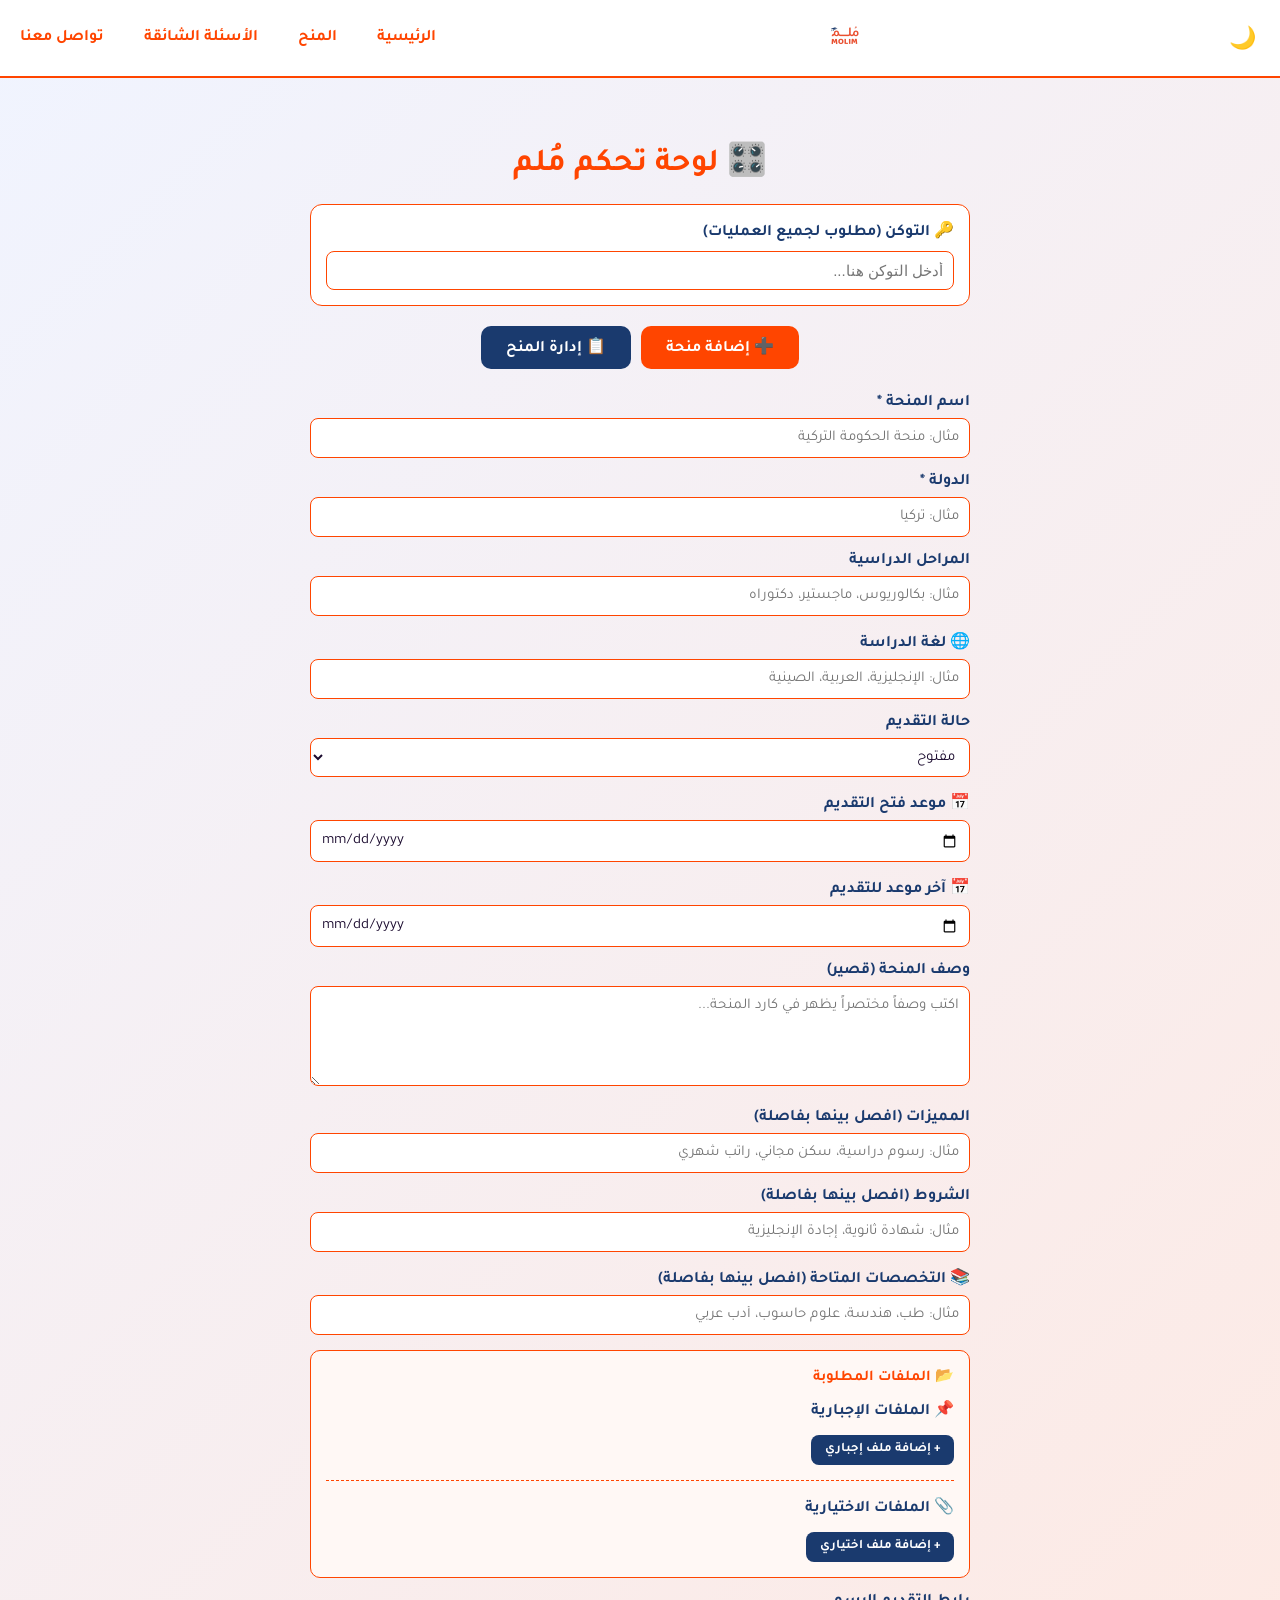
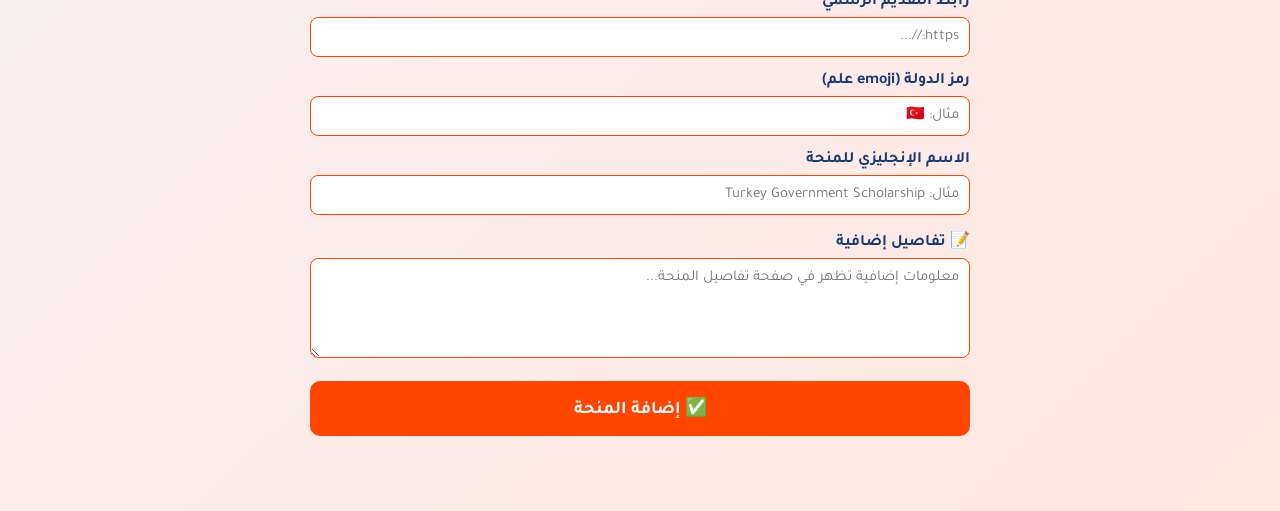
==== commit 013a36bf: "add google tag" ====
--- a/admin.html
+++ b/admin.html
@@ -1,10 +1,23 @@
 <!DOCTYPE html>
 <html lang="ar" dir="rtl">
 <head>
+  <!-- Google tag (gtag.js) -->
+<script async src="https://www.googletagmanager.com/gtag/js?id=G-0VET8JF7N5"></script>
+<script>
+  window.dataLayer = window.dataLayer || [];
+  function gtag(){dataLayer.push(arguments);}
+  gtag('js', new Date());
+
+  gtag('config', 'G-0VET8JF7N5');
+</script>
   <meta charset="UTF-8"/>
   <title>لوحة تحكم مُلم</title>
   <link rel="stylesheet" href="static/css/style.css"/>
   <link rel="stylesheet" href="https://cdnjs.cloudflare.com/ajax/libs/font-awesome/6.0.0-beta3/css/all.min.css">
+  <link rel="icon" type="image/x-icon" href="/favicon.ico">
+  <link rel="icon" type="image/png" sizes="32x32" href="/favicon-32x32.png">
+  <link rel="icon" type="image/png" sizes="16x16" href="/favicon-16x16.png">
+  <link rel="apple-touch-icon" sizes="180x180" href="/apple-touch-icon.png">
   <style>
     .admin-container { max-width: 700px; margin: 40px auto; padding: 20px; }
     .admin-container h1 { color: #ff4500; text-align: center; margin-bottom: 20px; }
--- a/static/css/style.css
+++ b/static/css/style.css
@@ -38,7 +38,6 @@
   --countdown-urgent-bg: #4a1a1a;
   --countdown-urgent-color: #ff6b6b;
 
-  /* Admin-specific colors */
   --admin-container-bg: transparent;
   --admin-token-bar-bg: white;
   --admin-token-bar-border: #ff4500;
@@ -69,65 +68,64 @@
 }
 
 [data-theme="dark"] {
-  --bg-color: #1a1a2e;
+  --bg-color: #0d1b2a;
   --text-color: #eaeaea;
-  --header-bg: #2a2a3e;
-  --header-border-bottom: #00bcd4; /* A contrasting color for dark mode */
-  --card-bg: #2d2d42;
-  --card-border: #44445c;
-  --primary-color: #00bcd4; /* A contrasting color for dark mode */
-  --secondary-color: #a0a0b8;
-  --hero-bg-gradient: linear-gradient(135deg, rgba(20,20,40,0.85), rgba(0,0,0,0.7));
-  --hero-logo-shadow: rgba(0, 188, 212, 0.7);
-  --hero-logo-hover-shadow: rgba(0, 188, 212, 1);
-  --page-hero-bg: linear-gradient(135deg, #1f1a2e, #2b1a3e, #00bcd4);
-  --footer-bg: #0a0a1e;
-  --footer-border-top: #00bcd4;
+  --header-bg: #0f2140;
+  --header-border-bottom: #1a3a6e;
+  --card-bg: #132035;
+  --card-border: #1e3a6e;
+  --primary-color: #ff4500;
+  --secondary-color: #7a9cc4;
+  --hero-bg-gradient: linear-gradient(135deg, rgba(5,15,35,0.90), rgba(10,20,45,0.80));
+  --hero-logo-shadow: rgba(26, 58, 110, 0.8);
+  --hero-logo-hover-shadow: rgba(26, 58, 110, 1);
+  --page-hero-bg: linear-gradient(135deg, #0a1628, #0f2140, #1a3a6e);
+  --footer-bg: #080f1a;
+  --footer-border-top: #1a3a6e;
   --footer-text-color: #ccc;
-  --footer-link-color: #a0a0b8;
-  --footer-bottom-border: #1a1a2e;
+  --footer-link-color: #7a9cc4;
+  --footer-bottom-border: #0d1b2a;
   --footer-bottom-text: #555;
-  --faq-hover-bg: #3a3a4e;
+  --faq-hover-bg: #0f2140;
   --status-open-bg: #004d40;
   --status-open-color: #80cbc4;
   --status-closed-bg: #4a0000;
   --status-closed-color: #ef9a9a;
-  --skeleton-bg-start: #33334c;
-  --skeleton-bg-middle: #44445c;
-  --countdown-bg: #2d2d42;
-  --countdown-border: #00bcd4;
-  --countdown-color: #00bcd4;
+  --skeleton-bg-start: #132035;
+  --skeleton-bg-middle: #1e3a6e;
+  --countdown-bg: #0f2140;
+  --countdown-border: #1a3a6e;
+  --countdown-color: #7a9cc4;
   --countdown-urgent-bg: #4a0000;
   --countdown-urgent-color: #ef9a9a;
 
-  /* Admin-specific dark colors */
   --admin-container-bg: transparent;
-  --admin-token-bar-bg: #2d2d42;
-  --admin-token-bar-border: #00bcd4;
-  --admin-input-border: #00bcd4;
-  --admin-tab-btn-active-bg: #00bcd4;
-  --admin-tab-btn-active-color: black;
-  --admin-tab-btn-inactive-bg: #44445c;
+  --admin-token-bar-bg: #132035;
+  --admin-token-bar-border: #1a3a6e;
+  --admin-input-border: #1a3a6e;
+  --admin-tab-btn-active-bg: #1a3a6e;
+  --admin-tab-btn-active-color: white;
+  --admin-tab-btn-inactive-bg: #0f2140;
   --admin-tab-btn-inactive-color: #eaeaea;
-  --admin-scholarship-item-bg: #2d2d42;
-  --admin-scholarship-item-border: #44445c;
+  --admin-scholarship-item-bg: #132035;
+  --admin-scholarship-item-border: #1e3a6e;
   --admin-scholarship-item-shadow: rgba(0,0,0,0.2);
-  --admin-scholarship-item-h3: #00bcd4;
-  --admin-scholarship-item-p: #a0a0b8;
-  --admin-btn-edit-bg: #44445c;
+  --admin-scholarship-item-h3: #ff4500;
+  --admin-scholarship-item-p: #7a9cc4;
+  --admin-btn-edit-bg: #1a3a6e;
   --admin-btn-delete-bg: #880000;
   --admin-modal-overlay-bg: rgba(0,0,0,0.7);
-  --admin-modal-box-bg: #2d2d42;
+  --admin-modal-box-bg: #132035;
   --admin-modal-box-shadow: rgba(0,0,0,0.5);
-  --admin-modal-close-color: #a0a0b8;
+  --admin-modal-close-color: #7a9cc4;
   --admin-modal-close-hover: #ef9a9a;
-  --admin-btn-save-bg: #44445c;
-  --admin-files-section-bg: #3a3a4e;
-  --admin-files-section-border: #00bcd4;
-  --admin-file-row-input-border: #555;
-  --admin-btn-add-file-bg: #44445c;
+  --admin-btn-save-bg: #1a3a6e;
+  --admin-files-section-bg: #0f2140;
+  --admin-files-section-border: #1a3a6e;
+  --admin-file-row-input-border: #1e3a6e;
+  --admin-btn-add-file-bg: #1a3a6e;
   --admin-btn-remove-file-bg: #880000;
-  --admin-section-divider-border: #00bcd4;
+  --admin-section-divider-border: #1a3a6e;
 }
 
 body {
@@ -137,7 +135,7 @@
   color: var(--text-color);
   direction: rtl;
   min-height: 100vh;
-  transition: background 0.5s ease, color 0.5s ease; /* Smooth transition for dark mode */
+  transition: background 0.5s ease, color 0.5s ease;
 }
 
 /* ===== HEADER ===== */
@@ -145,7 +143,7 @@
   transition: transform 0.3s ease, background 0.5s ease, border-color 0.5s ease;
   display: flex;
   justify-content: space-between;
-    align-items: center;
+  align-items: center;
   padding: 8px 20px;
   background: var(--header-bg);
   border-bottom: 2px solid var(--header-border-bottom);
@@ -154,13 +152,20 @@
   z-index: 100;
   width: 100%;
   box-sizing: border-box;
-  }
+}
+
+.header-left {
+  display: flex;
+  align-items: center;
+  gap: 8px;
+  order: 3;
+}
 
 header.scrolled {
   padding: 8px 30px;
-  box-shadow: 0 2px 15px rgba(0,0,0,0.1); /* This shadow might need to be dynamic for dark mode */
+  box-shadow: 0 2px 15px rgba(0,0,0,0.1);
   transition: all 0.3s ease;
-  }
+}
 
 header.scrolled .logo-img {
   height: 55px;
@@ -170,6 +175,7 @@
   display: flex;
   flex-direction: row;
   line-height: 1;
+  order: 1;
 }
 
 .logo-img {
@@ -181,6 +187,7 @@
   display: flex;
   gap: 15px;
   align-items: center;
+  order: 2;
 }
 
 nav a {
@@ -193,7 +200,7 @@
 }
 
 nav a:hover {
-  color: var(--primary-color); /* Adjusted for consistency, might need a darker shade */
+  color: var(--primary-color);
   filter: brightness(0.8);
 }
 
@@ -201,11 +208,14 @@
 .dark-mode-toggle {
   background: none;
   border: none;
-  font-size: 24px;
+  font-size: 22px;
   cursor: pointer;
   color: var(--primary-color);
-  margin-left: 20px; /* Adjust spacing as needed */
   transition: color 0.3s;
+  display: flex;
+  align-items: center;
+  justify-content: center;
+  padding: 4px;
 }
 
 .dark-mode-toggle:hover {
@@ -220,7 +230,7 @@
   background:
     var(--hero-bg-gradient),
     url('../images/hero-bg.jpg') center center / cover no-repeat;
-    background-attachment: scroll;
+  background-attachment: scroll;
   position: relative;
   transition: background 0.5s ease;
 }
@@ -252,7 +262,7 @@
   top: 50%; left: 50%;
   transform: translate(-50%, -50%);
   width: 300px; height: 300px;
-  background: radial-gradient(circle, var(--hero-logo-shadow) 0%, transparent 70%); /* Uses hero-logo-shadow */
+  background: radial-gradient(circle, var(--hero-logo-shadow) 0%, transparent 70%);
   border-radius: 50%;
   z-index: 1;
   animation: pulseGlow 3s ease-in-out infinite;
@@ -271,7 +281,7 @@
 
 .hero-sub {
   font-size: 22px;
-  color: var(--footer-text-color); /* Reusing a suitable color */
+  color: var(--footer-text-color);
   margin-bottom: 35px;
   transition: color 0.5s ease;
 }
@@ -321,14 +331,13 @@
   transition: transform 0.3s, border-color 0.3s, background 0.5s ease, color 0.5s ease;
 }
 
-/*لظهور طرف بطاقة المنح المفتوحة*/
-#open-scholarships-grid .card{
+#open-scholarships-grid .card {
   opacity: 1 !important;
 }
 
 .card:hover {
   transform: translateY(-5px);
-  border-color: var(--primary-color); /* Consistent hover border */
+  border-color: var(--primary-color);
 }
 
 .card-flag {
@@ -382,7 +391,7 @@
 .card a {
   display: block;
   text-align: center;
-  background: rgba(255, 255, 255, 0.5); /* This will need to be dynamic */
+  background: rgba(255, 255, 255, 0.5);
   backdrop-filter: blur(8px);
   -webkit-backdrop-filter: blur(8px);
   color: var(--primary-color);
@@ -390,21 +399,21 @@
   border-radius: 10px;
   text-decoration: none;
   font-weight: 700;
-  border: 1px solid rgba(255, 255, 255, 0.8); /* This will need to be dynamic */
+  border: 1px solid rgba(255, 255, 255, 0.8);
   margin-top: 8px;
   transition: all 0.3s;
-  box-shadow: 0 2px 10px rgba(0, 0, 0, 0.08); /* This will need to be dynamic */
+  box-shadow: 0 2px 10px rgba(0, 0, 0, 0.08);
 }
 
 [data-theme="dark"] .card a {
-  background: rgba(0, 0, 0, 0.3); /* Darker transparent background */
-  border: 1px solid rgba(0, 188, 212, 0.5); /* Dark mode specific border */
+  background: rgba(0, 0, 0, 0.3);
+  border: 1px solid rgba(26, 58, 110, 0.6);
   box-shadow: 0 2px 10px rgba(0, 0, 0, 0.2);
-  color: var(--primary-color); /* Use primary color */
+  color: var(--primary-color);
 }
 
 .card a:hover {
-  background: var(--card-bg); /* Use card background for hover */
+  background: var(--card-bg);
   transform: translateX(-3px);
   filter: brightness(0.9);
 }
@@ -426,11 +435,10 @@
 
 /* ===== FOOTER ===== */
 footer {
-  text-align: center;
-  padding: 40px 20px;
   background: var(--footer-bg);
   border-top: 2px solid var(--footer-border-top);
   margin-top: 60px;
+  padding: 0;
   transition: background 0.5s ease, border-color 0.5s ease;
 }
 
@@ -482,7 +490,7 @@
   display: flex;
   gap: 15px;
   padding: 25px 40px;
-  background: var(--card-border); /* Reusing a subtle background */
+  background: var(--card-border);
   flex-wrap: wrap;
   transition: background 0.5s ease;
 }
@@ -516,7 +524,6 @@
   max-width: 600px;
   margin: 50px auto;
   padding: 0 20px;
-  /* لا تضيف background هنا */
 }
 
 .contact-card {
@@ -526,7 +533,7 @@
   padding: 20px 25px;
   border-radius: 12px;
   text-decoration: none;
-  color: white; /* Maintain white text for these colored cards */
+  color: white;
   font-family: 'Tajawal', sans-serif;
   transition: transform 0.3s, opacity 0.3s;
   border: 1px solid transparent;
@@ -565,7 +572,7 @@
   display: block;
   text-align: center;
   background: transparent;
-  color: var(--footer-text-color); /* Changed to use variable */
+  color: var(--footer-text-color);
   padding: 10px;
   border-radius: 8px;
   text-decoration: none;
@@ -577,7 +584,7 @@
 
 .btn-details:hover {
   background: var(--primary-color);
-  color: white; /* Text color becomes white on hover */
+  color: white;
 }
 
 /* ===== DETAILS PAGE ===== */
@@ -599,13 +606,13 @@
 .details-hero h1 {
   font-size: 36px;
   font-weight: 900;
-  color: var(--footer-text-color); /* White text in hero */
+  color: var(--footer-text-color);
   margin-bottom: 8px;
   transition: color 0.5s ease;
 }
 
 .details-hero p {
-  color: var(--footer-link-color); /* Lighter text for description */
+  color: var(--footer-link-color);
   margin-bottom: 15px;
   transition: color 0.5s ease;
 }
@@ -652,6 +659,7 @@
   font-weight: 700;
   transition: color 0.5s ease;
 }
+
 /* ===== FAQ PAGE ===== */
 .faq-section {
   max-width: 800px;
@@ -720,27 +728,34 @@
   grid-template-columns: repeat(auto-fill, minmax(280px, 1fr));
   gap: 20px;
 }
+
 .about-card {
-  background: var(--card-bg); /* Using card-bg for consistency */
+  background: var(--card-bg);
   backdrop-filter: blur(10px);
   -webkit-backdrop-filter: blur(10px);
   border-radius: 12px;
   padding: 30px;
   border: 1px solid var(--card-border);
   box-shadow: 0 4px 20px rgba(0, 0, 0, 0.08);
-  transition: transform 0.3s, box-shadow 0.3s, background 0.5s ease, border-color 0.5s ease;
+  opacity: 0;
+  transform: translateY(30px);
+  transition: opacity 0.6s ease, transform 0.6s ease, background 0.5s ease, border-color 0.5s ease;
 }
 
 .about-card:hover {
   transform: translateY(-5px);
-  border-color: var(--primary-color); /* Consistent hover border */
+  border-color: var(--primary-color);
+}
+
+.about-card.visible {
+  opacity: 1;
+  transform: translateY(0);
 }
 
 .about-icon {
   font-size: 36px;
   display: block;
   margin-bottom: 15px;
-  color: var(--primary-color); /* Ensures icons are visible */
   transition: color 0.5s ease;
 }
 
@@ -759,33 +774,7 @@
   transition: color 0.5s ease;
 }
 
-/* ===== RESPONSIVE ===== */
-@media (max-width: 768px) {
-  header {
-    gap: 12px;
-    padding: 12px 10px;
-  }
-  #open-scholarships-grid .card{
-    min-width: 82%;
-    max-width: 82%;
-    scroll-snap-align: start;
-    flex-shrink: 0;
-  }
-
-  nav {
-    flex-wrap: wrap;
-    justify-content: center;
-    gap: 8px;
-    width: 100%;
-  }
-
-  nav a {
-    font-size: 0.8rem;
-    padding: 4px 6px;
-    white-space: nowrap;
-  }
-}
-/* cssاحصائيات المنحة */
+/* ===== STATS ===== */
 .stats-section {
   display: flex;
   justify-content: center;
@@ -810,86 +799,10 @@
 
 .stat-label {
   font-size: 16px;
-  color: var(--footer-text-color); /* Reusing for consistency */
+  color: var(--footer-text-color);
   margin-top: 5px;
   transition: color 0.5s ease;
 }
-
-/* زر مشاركة المنحة*/
-.btn-share-general {
-  width: 100%;
-  padding: 10px;
-  background: var(--secondary-color);
-  color: white;
-  border: none;
-  border-radius: 10px;
-  font-size: 15px;
-  font-weight: 700;
-  cursor: pointer;
-  font-family: 'Tajawal', sans-serif;
-  margin-top: 8px;
-  transition: background 0.3s;
-}
-
-.btn-share-general:hover {
-  background: var(--secondary-color);
-  filter: brightness(0.8);
-}
-
-.open-scholarships-section {
-  padding: 40px 20px;
-  max-width: 1200px;
-  margin: 0 auto;
-}
-
-.section-title {
-  text-align: right;
-  color: var(--primary-color);
-  font-size: 28px;
-  margin-bottom: 30px;
-  padding-right: 0%;
-  transition: color 0.5s ease;
-}
-
-#open-scholarships-grid {
-  display: flex;
-  flex-direction: row;
-  overflow-x: auto;
-  scroll-snap-type: x mandatory;
-  -webkit-overflow-scrolling: touch;
-  gap: 20px;
-  padding: 0 20px 20px 20px;
-  direction: rtl;
-}
-
-#open-scholarships-grid::-webkit-scrollbar {
-  display: none;
-}
-
-#open-scholarships-grid .card {
-  min-width: 300px;
-  max-width: 300px;
-  flex-shrink: 0;
-  scroll-snap-align: end;
-  flex-shrink: 0;
-}
-
-#open-scholarships-grid .btn-details {
-  display: block;
-  width: 100%;
-  margin: 5px 0;
-  text-align: center;
-  box-sizing: border-box;
-  background: var(--card-bg) !important; /* Override with card-bg */
-  color: var(--primary-color) !important; /* Override with primary color */
-  border: 1px solid var(--primary-color) !important; /* Override with primary color */
-}
-
-#open-scholarships-grid .btn-details:hover {
-  background: var(--primary-color) !important;
-  color: white !important;
-}
-
 
 /* ===== HAMBURGER MENU ===== */
 .menu-toggle {
@@ -911,23 +824,30 @@
   transition: background-color 0.5s ease;
 }
 
+/* ===== RESPONSIVE ===== */
 @media (max-width: 768px) {
-  .menu-toggle {
-    display: flex;
-    flex-direction: column;
-    gap: 5px;
+  header {
+    padding: 10px 15px;
+    flex-wrap: wrap;
   }
-  .logo-img{
-    height: 90px;
+
+  .logo {
+    order: 1;
   }
 
+  .header-left {
+    order: 2;
+    gap: 6px;
+  }
+
   nav {
+    order: 3;
     display: none;
     flex-direction: column;
     width: 100%;
-    background: var(--header-bg); /* Consistent with header bg */
+    background: var(--header-bg);
     padding: 10px 0;
-    border-top: 1px solid var(--card-border); /* Consistent with card border */
+    border-top: 1px solid var(--card-border);
     transition: background 0.5s ease, border-color 0.5s ease;
   }
 
@@ -939,17 +859,41 @@
     padding: 12px 20px;
     border-bottom: 1px solid var(--card-border);
     margin-right: 0;
+    font-size: 15px;
   }
+
+  .menu-toggle {
+    display: flex;
+  }
+
+  .logo-img {
+    height: 90px;
+  }
+
+  #open-scholarships-grid .card {
+    min-width: 68%;
+    max-width: 68%;
+    scroll-snap-align: start;
+    flex-shrink: 0;
+  }
+
+  .footer-content {
+    flex-direction: column;
+    align-items: center;
+    text-align: center;
+    padding: 30px 20px;
+    gap: 30px;
+  }
+
+  .footer-brand {
+    display: flex;
+    flex-direction: column;
+    align-items: center;
+  }
 }
 
 /* ===== SCROLL ANIMATION ===== */
-.about-card {
-  opacity: 0;
-  transform: translateY(30px);
-  transition: opacity 0.6s ease, transform 0.6s ease;
-}
-
-.card.visible, .about-card.visible {
+.card.visible {
   opacity: 1;
   transform: translateY(0);
 }
@@ -969,7 +913,7 @@
   cursor: pointer;
   display: none;
   z-index: 999;
-  box-shadow: 0 4px 15px var(--hero-logo-shadow); /* Reusing a shadow variable */
+  box-shadow: 0 4px 15px var(--hero-logo-shadow);
   transition: opacity 0.3s, background 0.5s ease, box-shadow 0.5s ease;
 }
 
@@ -1026,14 +970,6 @@
 }
 
 /* ===== FOOTER REDESIGN ===== */
-footer {
-  background: var(--footer-bg);
-  border-top: 2px solid var(--footer-border-top);
-  margin-top: 60px;
-  padding: 0;
-  transition: background 0.5s ease, border-color 0.5s ease;
-}
-
 .footer-content {
   display: flex;
   justify-content: space-between;
@@ -1100,30 +1036,7 @@
   transition: color 0.5s ease;
 }
 
-@media (max-width: 768px) {
-  .footer-content {
-    flex-direction: column;
-    align-items: center;
-    text-align: center;
-    padding: 30px 20px;
-    gap: 30px;
-  }
-
-  .footer-brand {
-    display: flex;
-    flex-direction: column;
-    align-items: center;
-  }
-
-.menu-toggle span {
-  display: block;
-  width: 25px;
-  height: 3px;
-  background-color: var(--primary-color); /* Updated to use variable */
-  border-radius: 3px;
-}
-}
-/*ازرار التمرير الافقي */
+/* ===== SLIDER BUTTONS ===== */
 .slider-wrapper {
   position: relative;
   display: flex;
@@ -1131,6 +1044,7 @@
 }
 
 .slider-btn {
+  display: none;
   position: absolute;
   top: 50%;
   transform: translateY(-50%);
@@ -1150,8 +1064,82 @@
 .slider-btn.prev { right: -15px; }
 .slider-btn.next { left: -15px; }
 
-
-/* Admin Panel Specific Styles */
+/* ===== OPEN SCHOLARSHIPS ===== */
+.open-scholarships-section {
+  padding: 40px 20px;
+  max-width: 1200px;
+  margin: 0 auto;
+}
+
+.section-title {
+  text-align: right;
+  color: var(--primary-color);
+  font-size: 28px;
+  margin-bottom: 30px;
+  transition: color 0.5s ease;
+}
+
+#open-scholarships-grid {
+  display: flex;
+  flex-direction: row;
+  overflow-x: auto;
+  scroll-snap-type: x mandatory;
+  -webkit-overflow-scrolling: touch;
+  gap: 16px;
+  padding: 0 20px 20px 80px;
+  direction: rtl;
+  scroll-behavior: smooth;
+}
+
+#open-scholarships-grid::-webkit-scrollbar {
+  display: none;
+}
+
+#open-scholarships-grid .card {
+  min-width: 300px;
+  max-width: 300px;
+  flex-shrink: 0;
+  scroll-snap-align: end;
+}
+
+#open-scholarships-grid .btn-details {
+  display: block;
+  width: 100%;
+  margin: 5px 0;
+  text-align: center;
+  box-sizing: border-box;
+  background: var(--card-bg) !important;
+  color: var(--primary-color) !important;
+  border: 1px solid var(--primary-color) !important;
+}
+
+#open-scholarships-grid .btn-details:hover {
+  background: var(--primary-color) !important;
+  color: white !important;
+}
+
+/* ===== SHARE BUTTON ===== */
+.btn-share-general {
+  width: 100%;
+  padding: 10px;
+  background: var(--secondary-color);
+  color: white;
+  border: none;
+  border-radius: 10px;
+  font-size: 15px;
+  font-weight: 700;
+  cursor: pointer;
+  font-family: 'Tajawal', sans-serif;
+  margin-top: 8px;
+  transition: background 0.3s;
+}
+
+.btn-share-general:hover {
+  background: var(--secondary-color);
+  filter: brightness(0.8);
+}
+
+/* ===== ADMIN PANEL ===== */
 .admin-container { max-width: 700px; margin: 40px auto; padding: 20px; background: var(--admin-container-bg); transition: background 0.5s ease; }
 .admin-container h1 { color: var(--primary-color); text-align: center; margin-bottom: 20px; transition: color 0.5s ease; }
 .form-group label { display: block; font-weight: 700; color: var(--secondary-color); margin-bottom: 5px; transition: color 0.5s ease; }
@@ -1190,24 +1178,22 @@
 .btn-edit {
   padding: 7px 15px; background: var(--admin-btn-edit-bg); color: white;
   border: none; border-radius: 8px; cursor: pointer;
-  font-family: 'Tajawal', sans-serif; font-weight: 700;
-  transition: background 0.3s;
-}
-.btn-edit:hover { background: var(--admin-btn-edit-bg); filter: brightness(0.8); }
+  font-family: 'Tajawal', sans-serif; font-weight: 700; transition: background 0.3s;
+}
+.btn-edit:hover { filter: brightness(0.8); }
 .btn-delete {
   padding: 7px 15px; background: var(--admin-btn-delete-bg); color: white;
   border: none; border-radius: 8px; cursor: pointer;
-  font-family: 'Tajawal', sans-serif; font-weight: 700;
-  transition: background 0.3s;
-}
-.btn-delete:hover { background: var(--admin-btn-delete-bg); filter: brightness(0.8); }
+  font-family: 'Tajawal', sans-serif; font-weight: 700; transition: background 0.3s;
+}
+.btn-delete:hover { filter: brightness(0.8); }
 .token-bar {
   background: var(--admin-token-bar-bg); border-radius: 12px; padding: 15px;
   margin-bottom: 20px; border: 1px solid var(--admin-token-bar-border);
   transition: background 0.5s ease, border-color 0.5s ease;
 }
-.token-bar label { font-weight:700; color:var(--secondary-color); transition: color 0.5s ease;}
-.token-bar input { border:1px solid var(--admin-input-border); background: var(--card-bg); color: var(--text-color); transition: background 0.5s ease, color 0.5s ease, border-color 0.5s ease;}
+.token-bar label { font-weight: 700; color: var(--secondary-color); transition: color 0.5s ease; }
+.token-bar input { border: 1px solid var(--admin-input-border); background: var(--card-bg); color: var(--text-color); transition: background 0.5s ease, color 0.5s ease, border-color 0.5s ease; }
 .modal-overlay {
   display: none; position: fixed; top: 0; left: 0;
   width: 100%; height: 100%; background: var(--admin-modal-overlay-bg);
@@ -1219,60 +1205,50 @@
 .modal-box {
   background: var(--admin-modal-box-bg); border-radius: 16px; padding: 30px;
   width: 100%; max-width: 650px; margin: auto;
-  box-shadow: 0 10px 40px var(--admin-modal-box-shadow);
-  position: relative;
+  box-shadow: 0 10px 40px var(--admin-modal-box-shadow); position: relative;
   transition: background 0.5s ease, box-shadow 0.5s ease;
 }
 .modal-box h2 { color: var(--primary-color); text-align: center; margin-bottom: 20px; transition: color 0.5s ease; }
 .modal-close {
   position: absolute; top: 15px; left: 15px;
   background: none; border: none; font-size: 24px;
-  cursor: pointer; color: var(--admin-modal-close-color); line-height: 1;
-  transition: color 0.5s ease;
+  cursor: pointer; color: var(--admin-modal-close-color); line-height: 1; transition: color 0.5s ease;
 }
 .modal-close:hover { color: var(--admin-modal-close-hover); }
 .btn-save {
   width: 100%; padding: 15px; background: var(--admin-btn-save-bg); color: white;
   border: none; border-radius: 10px; font-size: 18px;
   font-weight: 700; cursor: pointer; font-family: 'Tajawal', sans-serif;
-  margin-top: 5px;
-  transition: background 0.3s;
-}
-.btn-save:hover { background: var(--admin-btn-save-bg); filter: brightness(0.8); }
+  margin-top: 5px; transition: background 0.3s;
+}
+.btn-save:hover { filter: brightness(0.8); }
 #edit-msg { text-align: center; margin-top: 12px; font-weight: 700; font-size: 15px; color: var(--text-color); transition: color 0.5s ease; }
 .files-section {
   border: 1px solid var(--admin-files-section-border); border-radius: 10px;
   padding: 15px; margin-bottom: 15px; background: var(--admin-files-section-bg);
   transition: border-color 0.5s ease, background 0.5s ease;
 }
-.files-section h4 {
-  color: var(--primary-color); margin: 0 0 12px 0; font-size: 15px;
-  transition: color 0.5s ease;
-}
-.files-section p {color: var(--secondary-color); transition: color 0.5s ease;}
+.files-section h4 { color: var(--primary-color); margin: 0 0 12px 0; font-size: 15px; transition: color 0.5s ease; }
+.files-section p { color: var(--secondary-color); transition: color 0.5s ease; }
 .file-row input {
   flex: 1; padding: 8px; border-radius: 8px;
   border: 1px solid var(--admin-file-row-input-border); font-family: 'Tajawal', sans-serif;
-  font-size: 14px; box-sizing: border-box;
-  background: var(--card-bg); color: var(--text-color);
+  font-size: 14px; box-sizing: border-box; background: var(--card-bg); color: var(--text-color);
   transition: border-color 0.5s ease, background 0.5s ease, color 0.5s ease;
 }
 .btn-add-file {
   padding: 7px 14px; background: var(--admin-btn-add-file-bg); color: white;
   border: none; border-radius: 8px; cursor: pointer;
   font-family: 'Tajawal', sans-serif; font-size: 13px; font-weight: 700;
-  margin-top: 5px;
-  transition: background 0.3s;
-}
-.btn-add-file:hover { background: var(--admin-btn-add-file-bg); filter: brightness(0.8); }
+  margin-top: 5px; transition: background 0.3s;
+}
+.btn-add-file:hover { filter: brightness(0.8); }
 .btn-remove-file {
   padding: 6px 10px; background: var(--admin-btn-remove-file-bg); color: white;
-  border: none; border-radius: 7px; cursor: pointer; font-size: 13px;
-  transition: background 0.3s;
-}
-.btn-remove-file:hover { background: var(--admin-btn-remove-file-bg); filter: brightness(0.8); }
+  border: none; border-radius: 7px; cursor: pointer; font-size: 13px; transition: background 0.3s;
+}
+.btn-remove-file:hover { filter: brightness(0.8); }
 .section-divider {
   border: none; border-top: 1px dashed var(--admin-section-divider-border);
-  margin: 15px 0;
-  transition: border-color 0.5s ease;
-}
+  margin: 15px 0; transition: border-color 0.5s ease;
+}
